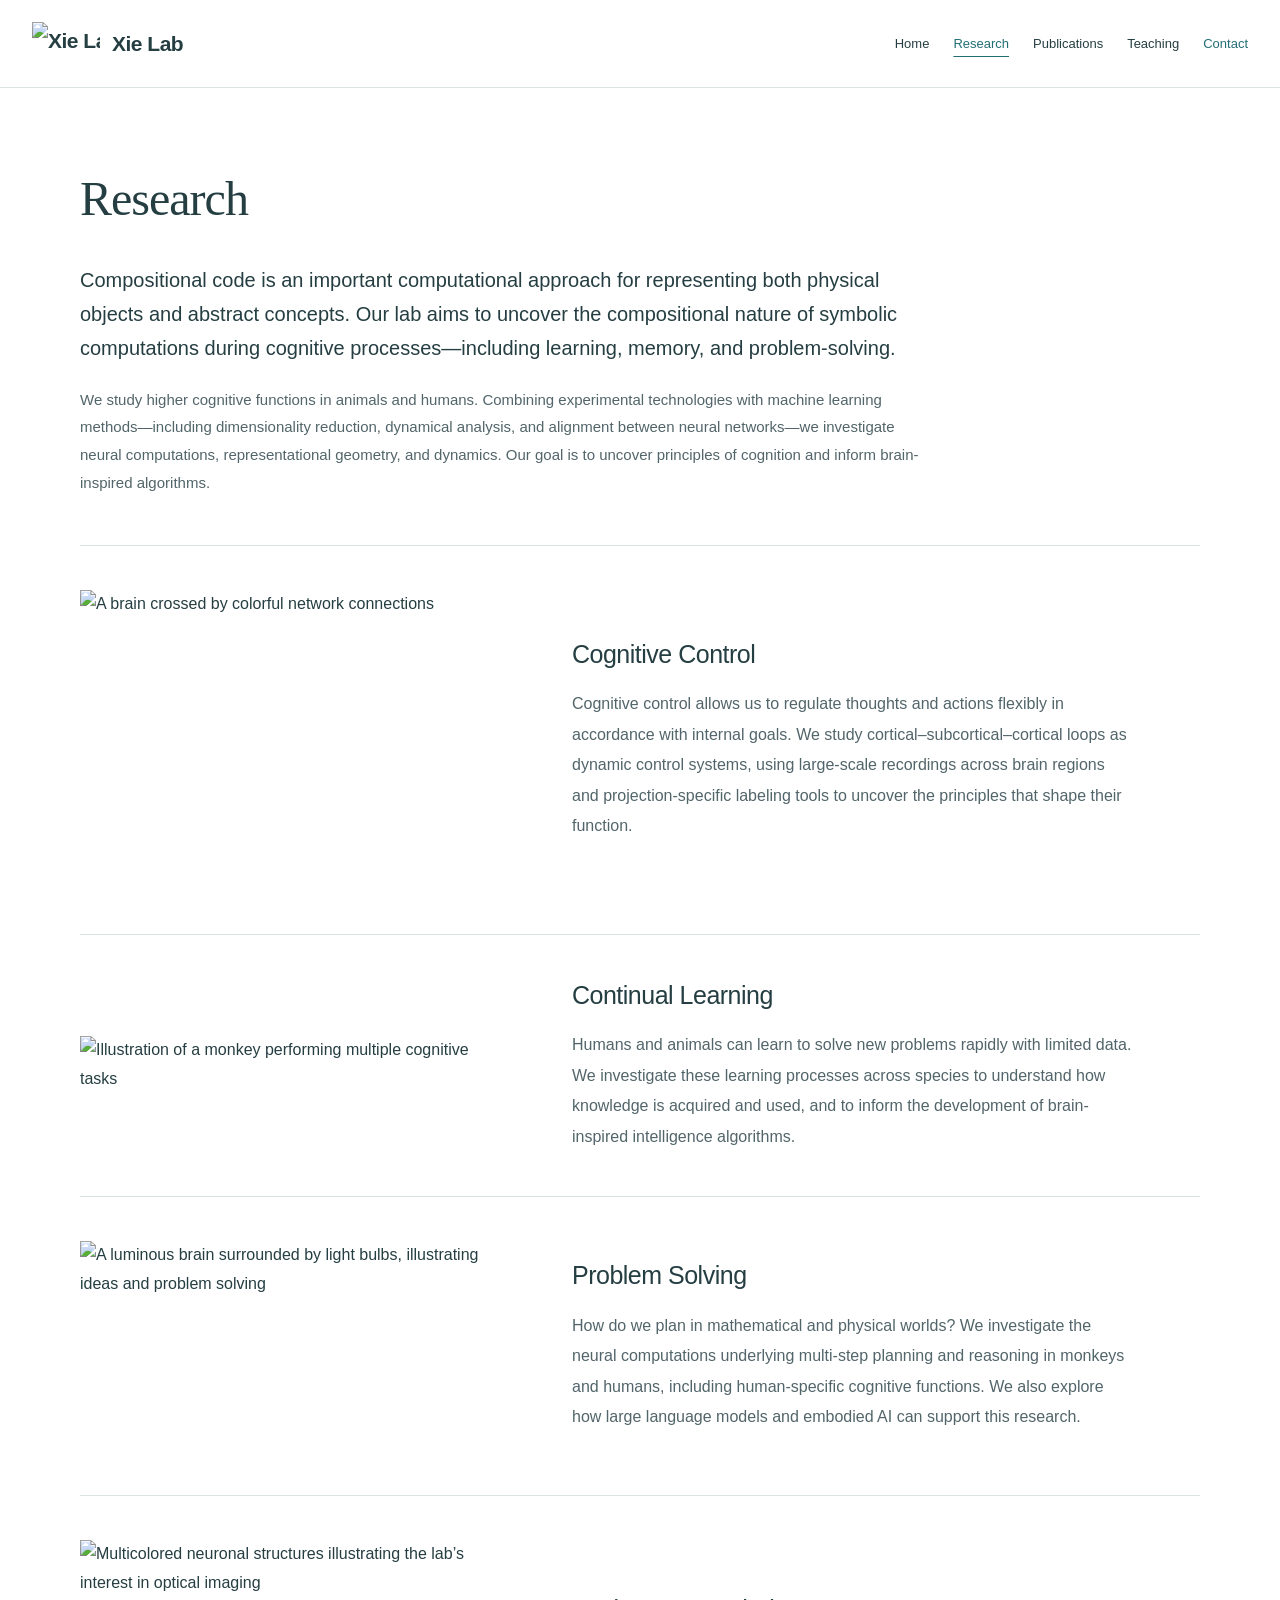
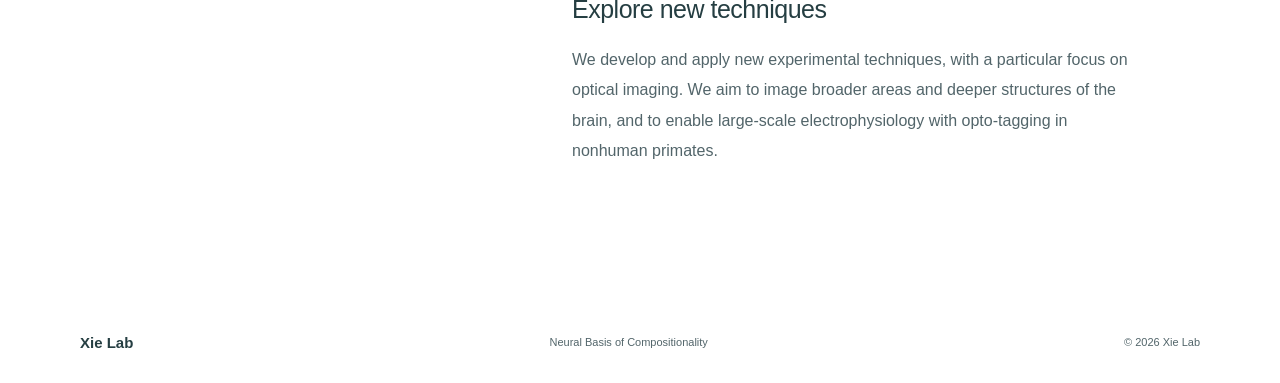
==== research.html @ e5c07c68 "Publish Xie Lab website" ====
<!doctype html>
<html lang="en">
<head>
<meta charset="utf-8"><meta name="viewport" content="width=device-width,initial-scale=1">
<meta name="description" content="Cognitive control, continual learning, problem solving, and new optical imaging techniques.">
<title>Research · Xie Lab</title>
<link rel="icon" href="assets/lab-logo.jpg"><link rel="stylesheet" href="styles.css?v=9">
</head>
<body>
<a class="skip" href="#main">Skip to content</a>
<header class="header"><a class="brand" href="index.html" aria-label="Xie Lab home"><img src="assets/lab-logo.jpg" alt="Xie Lab" width="105" height="57"><span>Xie Lab</span></a><button class="menu-toggle" aria-expanded="false" aria-controls="navigation">Menu</button><nav id="navigation" aria-label="Main navigation"><a href="index.html">Home</a><a href="research.html" aria-current="page">Research</a><a href="publications.html">Publications</a><a href="teaching.html">Teaching</a><a class="nav-contact" href="contact.html">Contact</a></nav></header>
<main id="main">
<section class="research-section" id="research"><div class="wrap section"><div class="section-heading"><h1 class="page-title">Research</h1></div><p class="research-intro">Compositional code is an important computational approach for representing both physical objects and abstract concepts. Our lab aims to uncover the compositional nature of symbolic computations during cognitive processes—including learning, memory, and problem-solving.</p><p class="research-methods">We study higher cognitive functions in animals and humans. Combining experimental technologies with machine learning methods—including dimensionality reduction, dynamical analysis, and alignment between neural networks—we investigate neural computations, representational geometry, and dynamics. Our goal is to uncover principles of cognition and inform brain-inspired algorithms.</p>
<div class="research-grid">
<article><div class="research-image"><img src="assets/cognitive-control.jpg" alt="A brain crossed by colorful network connections" width="600" height="600" loading="lazy"></div><div class="research-copy"><h2>Cognitive Control</h2><p>Cognitive control allows us to regulate thoughts and actions flexibly in accordance with internal goals. We study cortical–subcortical–cortical loops as dynamic control systems, using large-scale recordings across brain regions and projection-specific labeling tools to uncover the principles that shape their function.</p></div></article>
<article><div class="research-image"><img src="assets/multitask.png" alt="Illustration of a monkey performing multiple cognitive tasks" loading="lazy"></div><div class="research-copy"><h2>Continual Learning</h2><p>Humans and animals can learn to solve new problems rapidly with limited data. We investigate these learning processes across species to understand how knowledge is acquired and used, and to inform the development of brain-inspired intelligence algorithms.</p></div></article>
<article><div class="research-image"><img src="assets/problem-solving.jpg" alt="A luminous brain surrounded by light bulbs, illustrating ideas and problem solving" width="600" height="300" loading="lazy"></div><div class="research-copy"><h2>Problem Solving</h2><p>How do we plan in mathematical and physical worlds? We investigate the neural computations underlying multi-step planning and reasoning in monkeys and humans, including human-specific cognitive functions. We also explore how large language models and embodied AI can support this research.</p></div></article>
<article class="techniques-feature"><figure><img src="assets/neurons.jpg" alt="Multicolored neuronal structures illustrating the lab’s interest in optical imaging" width="1600" height="1067" loading="lazy"></figure><div><h2>Explore new techniques</h2><p>We develop and apply new experimental techniques, with a particular focus on optical imaging. We aim to image broader areas and deeper structures of the brain, and to enable large-scale electrophysiology with opto-tagging in nonhuman primates.</p></div></article></div></div></section>
</main>
<footer class="wrap"><a href="index.html">Xie Lab</a><span>Neural Basis of Compositionality</span><span>© 2026 Xie Lab</span></footer>
<script src="script.js?v=8"></script>
</body></html>
---- styles.css ----
:root{--ink:#253e42;--muted:#52656a;--teal:#236e75;--pale:#f3f7f7;--line:#dbe4e5;--white:#fff;--serif:Palatino,'Palatino Linotype','Book Antiqua',Georgia,serif;--sans:'Avenir Next',Avenir,'Segoe UI',sans-serif}
*{box-sizing:border-box}html{scroll-behavior:smooth;scroll-padding-top:100px}body{min-height:100vh;display:flex;flex-direction:column;margin:0;color:var(--ink);background:var(--white);font:16px/1.8 var(--sans);-webkit-font-smoothing:antialiased}a{color:inherit;text-underline-offset:5px;text-decoration-thickness:1px}a:hover{color:var(--teal)}button,input{font:inherit}button{cursor:pointer}button,a,input,summary{-webkit-tap-highlight-color:transparent}button:focus-visible,a:focus-visible,input:focus-visible{outline:3px solid #be8528;outline-offset:5px}img{display:block;max-width:100%;height:auto}figure,p,h1,h2,h3,h4{margin:0}p+p{margin-top:18px}.wrap{width:min(1120px,calc(100% - 112px));margin-inline:auto}.header{height:88px;padding:12px max(32px,calc((100vw - 1240px)/2));display:flex;align-items:center;justify-content:space-between;gap:30px;border-bottom:1px solid var(--line);background:#fffffff5;position:sticky;top:0;z-index:10;backdrop-filter:blur(12px)}.brand{display:flex;align-items:center;gap:12px;text-decoration:none;white-space:nowrap;font-size:21px;font-weight:600;letter-spacing:-.5px}.brand img{width:68px;height:44px;object-fit:contain}.header nav{display:flex;align-items:center;gap:24px;font-size:13px;font-weight:500}.header nav a{text-decoration:none;white-space:nowrap}.header nav a[aria-current]{color:var(--teal);text-decoration:underline;text-underline-offset:8px}.nav-contact{color:var(--teal)}.menu-toggle{display:none}
.hero{display:grid;grid-template-columns:.85fr 1.35fr;align-items:center;gap:85px;padding-block:76px 78px}.hero>*{min-width:0}.home-logo{padding:0 4px}.home-logo img{width:100%;height:auto}.affiliation{font-size:13px;line-height:1.6;color:var(--teal);margin-bottom:22px}.hero h1{font:400 clamp(36px,3.6vw,48px)/1.13 var(--serif);letter-spacing:-1.4px;max-width:600px}.home-intro{margin-top:28px;font-size:15px;line-height:1.85;color:var(--muted)}.home-intro p+p{margin-top:16px}.hero-actions{display:flex;align-items:center;gap:28px;margin-top:30px}.button{display:inline-flex;align-items:center;justify-content:center;text-decoration:none;background:var(--teal);color:white;padding:11px 19px;border-radius:3px;font-size:13px;font-weight:600;line-height:1.6}.button:hover{background:var(--ink);color:white}.text-link{font-size:13px;font-weight:600}.institute{display:flex;justify-content:space-between;gap:24px;padding-block:21px;border-block:1px solid var(--line);color:var(--muted);font-size:12px}.institute a{color:var(--teal)}
.section{padding-block:82px}.section-heading{display:flex;justify-content:space-between;align-items:baseline;gap:35px;margin-bottom:35px}h2{font:400 38px/1.2 var(--serif);letter-spacing:-.8px}.section-heading>p{font-size:14px;color:var(--muted);max-width:440px}.research-section{background:white}.research-intro{font-size:20px;line-height:1.7;max-width:860px;margin-bottom:21px}.research-methods{font-size:15px;line-height:1.85;color:var(--muted);max-width:860px;margin-bottom:48px}.research-grid{display:flex;flex-direction:column;gap:0}.research-grid>article{display:grid;grid-template-columns:420px 1fr;gap:72px;align-items:center;padding-block:44px;border-top:1px solid var(--line);min-width:0}.research-image,.techniques-feature figure{display:flex;align-items:center;justify-content:center;min-width:0}.research-image img{width:100%;height:auto;max-height:300px;object-fit:contain}.research-grid h2{font-size:25px;line-height:1.35;font-weight:500;letter-spacing:-.5px;margin-bottom:18px}.research-grid p{font-size:16px;line-height:1.9;color:var(--muted);max-width:560px}.techniques-feature img{width:100%;height:auto}.research-grid>article:last-child{padding-bottom:0}
.publication-controls{display:flex;justify-content:space-between;gap:22px;align-items:center;flex-wrap:wrap;margin-top:10px}.filters{display:flex;flex-wrap:wrap;gap:8px 20px}.filters button{padding:6px 0;border:0;border-bottom:2px solid transparent;background:none;color:var(--muted);font-size:13px;line-height:1.5}.filters button[aria-pressed=true]{color:var(--teal);border-bottom-color:var(--teal);font-weight:600}.search-label input{width:235px;min-width:0;border:1px solid var(--line);border-radius:3px;padding:9px 12px;font-size:12px;line-height:1.5;background:white;color:var(--ink)}.results-count{font-size:12px;color:var(--muted);margin-block:23px 5px}.publication{display:grid;grid-template-columns:68px minmax(0,1fr) 65px;gap:24px;border-bottom:1px solid var(--line);padding:26px 0}.pub-year{font:400 21px/1.5 var(--serif);color:var(--teal);padding-top:1px}.pub-type{display:block;font-size:11px;color:var(--muted);line-height:1.5;margin-bottom:8px}.pub-type.preprint{color:#855b31}.publication h2{font-size:17px;line-height:1.6;font-weight:500;max-width:850px}.publication h2 a{text-decoration:none}.publication h2 a:hover{text-decoration:underline}.publication p{font-size:12px;line-height:1.8;color:var(--muted);margin-top:9px}.publication p.journal{font-size:12px;color:var(--teal);margin-top:4px}.publication strong{font-weight:600;color:var(--ink)}.paper-link{align-self:center;justify-self:end;font-size:12px;white-space:nowrap}.verification-note{font-size:13px;margin-top:25px;color:var(--teal)}.empty-state{margin-block:25px;padding:25px;background:var(--pale);font-size:14px}
.teaching-section{background:var(--pale)}.teaching-grid{display:grid;grid-template-columns:.95fr 1.25fr;gap:65px;align-items:center}.course-code{color:var(--teal);font-size:12px;line-height:1.6;margin-bottom:13px}.teaching-grid h2{font-size:27px;line-height:1.4;font-weight:500;letter-spacing:-.5px;margin-bottom:18px}.teaching-grid p:not(.course-code){font-size:15px;color:var(--muted);line-height:1.85}.teaching-grid figure{margin:0}.teaching-grid img{width:100%;height:auto}.course-topics{font-size:14px;line-height:1.85;color:var(--muted);padding-left:20px;margin-block:20px 25px}.course-topics li+li{margin-top:5px}.reading-section{display:flex;align-items:center;justify-content:space-between;gap:40px;padding-block:56px}.reading-section h2{font-size:30px}.reading-section p{font-size:14px;color:var(--muted);margin-top:12px}.reading-section .button{white-space:nowrap;background:white;color:var(--teal);border:1px solid var(--teal)}.reading-section .button:hover{background:var(--pale)}
.contact-section{background:var(--pale)}.contact-intro{font-size:18px;line-height:1.8;max-width:730px;color:var(--muted)}.openings{display:grid;grid-template-columns:repeat(3,minmax(0,1fr));gap:42px;margin-top:40px}.openings article{border-top:2px solid #97b6ba;padding-top:22px;display:flex;flex-direction:column}.openings h2{font-size:20px;line-height:1.4;font-weight:500;letter-spacing:-.3px;margin-bottom:15px}.openings p{font-size:14px;line-height:1.9;color:var(--muted);flex:1}.openings a{display:block;font-size:12px;font-weight:500;color:var(--teal);margin-top:22px}.contact-details{display:grid;grid-template-columns:1fr 1fr;gap:65px;border-top:1px solid var(--line);margin-top:50px;padding-top:35px}.contact-details p{font-size:12px;color:var(--muted);margin-bottom:8px}.email{font-size:25px;text-decoration:none;line-height:1.4;letter-spacing:-.5px}.contact-details p.application-note{font-size:12px;margin-top:12px}.contact-details address{font-style:normal;font-size:13px;line-height:1.9;color:var(--muted)}footer{display:flex;justify-content:space-between;align-items:center;gap:20px;font-size:11px;color:var(--muted);padding-block:27px}footer a{font-size:15px;font-weight:600;text-decoration:none;color:var(--ink)}
.syllabus{max-width:960px;padding-block:42px 80px}.course-heading{padding-block:36px}.course-heading h1{font:400 clamp(34px,4vw,48px)/1.2 var(--serif);letter-spacing:-1px;margin-bottom:22px}.course-heading p{color:var(--muted);font-size:15px}.course-heading .course-notice{display:inline-block;border-left:3px solid var(--teal);padding:12px 18px;background:var(--pale);font-size:13px}.course-banner{width:100%;height:auto;max-height:420px;object-fit:contain;margin-block:0 35px}.course-jump{display:flex;flex-wrap:wrap;gap:12px 25px;font-size:12px;padding:23px 0;border-block:1px solid var(--line)}.syllabus-section{padding-top:42px}.syllabus-section h2{font-size:29px;margin-bottom:22px}.syllabus-section p,.syllabus-section li{font-size:15px;line-height:1.85;color:var(--muted)}.syllabus-section li+li{margin-top:10px}.syllabus-section ul{padding-left:22px}.schedule-scroll{overflow-x:auto}table{width:100%;border-collapse:collapse;font-size:14px;text-align:left}caption{text-align:left;font-size:13px;color:var(--muted);margin-bottom:15px}th,td{padding:13px 16px;border-bottom:1px solid var(--line);vertical-align:top}thead{background:var(--pale)}tbody th{white-space:nowrap;font-weight:500;color:var(--teal)}
[hidden]{display:none!important}.sr-only{position:absolute;width:1px;height:1px;padding:0;overflow:hidden;clip:rect(0,0,0,0);white-space:nowrap}.skip{position:fixed;top:-100px;left:20px;background:white;padding:10px;z-index:20}.skip:focus{top:8px}
@media(max-width:1100px){.header{padding-inline:24px;gap:20px}.header nav{gap:17px;font-size:12px}.brand span{display:none}.wrap{width:calc(100% - 80px)}.hero{gap:50px;grid-template-columns:.8fr 1.3fr}.research-grid>article{grid-template-columns:36% 1fr;gap:55px}.teaching-grid{gap:40px}.openings{gap:28px}}
@media(max-width:800px){html{scroll-padding-top:88px}.header{height:74px;padding:10px 22px}.brand span{display:block}.brand img{width:61px;height:40px}.menu-toggle{display:block;background:white;color:var(--ink);border:1px solid var(--line);border-radius:3px;font-size:13px;padding:6px 13px}.header nav{display:none;position:absolute;top:100%;left:0;right:0;background:white;border-bottom:1px solid var(--line);padding:20px 25px;font-size:15px}.header nav.is-open{display:flex;flex-direction:column;align-items:flex-start;gap:15px}.wrap{width:calc(100% - 44px)}.hero{grid-template-columns:1fr;gap:30px;padding-block:38px 43px}.home-logo{width:260px;max-width:80%;margin:auto}.hero h1{font-size:38px;letter-spacing:-1px;max-width:540px}.affiliation{font-size:12px;margin-bottom:16px}.home-intro{font-size:15px;line-height:1.85;margin-top:24px}.hero-actions{gap:24px;margin-top:26px}.institute{flex-direction:column;gap:5px;font-size:11px;padding-block:16px}.section{padding-block:52px}.section-heading{display:block;margin-bottom:27px}h2{font-size:33px}.section-heading>p{font-size:13px;margin-top:12px}.research-intro{font-size:18px;line-height:1.7;margin-bottom:20px}.research-methods{font-size:14px;margin-bottom:32px}.research-grid>article{grid-template-columns:1fr;gap:25px;padding-block:33px}.research-image{max-width:460px;width:100%;margin:auto}.research-image img{max-height:280px}.research-grid h2{font-size:24px;margin-bottom:14px}.research-grid p{font-size:15px;line-height:1.85;max-width:none}.techniques-feature figure{max-width:460px;margin:auto}.publication-controls{gap:18px;display:block}.filters{gap:10px 18px}.filters button{font-size:12px}.search-label{display:block;margin-top:18px}.search-label input{width:100%;font-size:13px}.publication{grid-template-columns:45px minmax(0,1fr);gap:7px 15px;padding-block:22px}.pub-year{font-size:18px}.pub-type{font-size:10px;margin-bottom:6px}.publication h2{font-size:16px;line-height:1.6}.publication p{font-size:12px}.paper-link{grid-column:2;justify-self:start;font-size:11px;margin-top:5px}.results-count{margin-top:19px}.teaching-grid{grid-template-columns:1fr;gap:30px}.teaching-grid h2{font-size:25px}.teaching-grid figure{grid-row:1}.teaching-grid p:not(.course-code){font-size:15px}.reading-section{display:block;padding-block:40px}.reading-section h2{font-size:29px}.reading-section .button{margin-top:22px}.contact-intro{font-size:17px}.openings{grid-template-columns:1fr;gap:30px;margin-top:30px}.openings article{padding-top:20px}.openings h2{font-size:21px;margin-bottom:12px}.openings p{font-size:15px}.openings a{font-size:13px;margin-top:17px}.contact-details{grid-template-columns:1fr;gap:25px;margin-top:38px;padding-top:30px}.email{font-size:23px}.contact-details address{font-size:13px}footer{flex-wrap:wrap;gap:12px;padding-block:22px}footer span:nth-child(2){display:none}.syllabus{padding-top:28px}.course-heading{padding-block:27px}.course-heading h1{font-size:35px}.course-heading p{font-size:14px}.course-jump{gap:10px 20px}.syllabus-section h2{font-size:27px}th,td{padding:12px 9px;font-size:13px}}
@media(prefers-reduced-motion:reduce){html{scroll-behavior:auto}}
/* Local reading library */
.reading-section{display:block}.reading-section .section-heading{margin-bottom:20px}.reading-preview-intro{max-width:720px}.reading-preview-grid{display:grid;grid-template-columns:repeat(4,minmax(0,1fr));gap:28px;margin-top:32px}.reading-preview-grid article{border-top:1px solid var(--line);padding-top:18px}.reading-preview-label{font-size:12px!important;margin:0 0 12px!important;line-height:1.6}.reading-preview-grid h3{font-size:17px;font-weight:500;line-height:1.6;margin-top:9px}.reading-preview-grid h3 a{text-decoration:none}.reading-preview-grid h3 a:hover{text-decoration:underline}.reading-preview-topics{display:flex;flex-wrap:wrap;gap:12px 24px;font-size:13px;margin-top:30px}.required-label{display:inline-block;background:#e9f3f1;color:#256559;font-size:10px;font-weight:600;line-height:1.6;padding:2px 8px;border-radius:3px}.readings-page{padding-block:46px 80px}.readings-heading{max-width:750px;margin-bottom:44px}.readings-heading h1{font:400 48px/1.2 var(--serif);letter-spacing:-1px;margin:27px 0 22px}.readings-heading>p{font-size:17px;line-height:1.85;color:var(--muted)}.readings-layout{display:grid;grid-template-columns:230px minmax(0,1fr);gap:65px;align-items:start}.readings-sidebar{position:sticky;top:115px}.reading-filters{display:flex;flex-direction:column;gap:4px}.reading-filters button{display:flex;justify-content:space-between;gap:10px;text-align:left;line-height:1.6;padding:9px 12px;border:0;border-left:2px solid transparent;background:none;color:var(--muted);font-size:13px}.reading-filters button span{font-size:11px;color:var(--muted)}.reading-filters button[aria-pressed=true]{border-left-color:var(--teal);background:var(--pale);color:var(--teal);font-weight:600}.reading-help{font-size:12px;line-height:1.8;color:var(--muted);margin:24px 12px}.reading-search label{display:block;font-size:13px;font-weight:500;margin-bottom:9px}.reading-search input{width:100%;border:1px solid var(--line);border-radius:3px;padding:12px 15px;font-size:14px;color:var(--ink);background:white}.reading-search>p{font-size:12px;color:var(--muted);margin:17px 0}.reading-entry{border-top:1px solid var(--line);padding:24px 0}.reading-entry-top{display:flex;align-items:center;gap:12px;font-size:11px;color:var(--muted);margin-bottom:9px}.reading-entry h2{font:500 18px/1.6 var(--sans);letter-spacing:0;max-width:730px}.reading-entry h2 a{text-decoration:none}.reading-entry h2 a:hover{text-decoration:underline}.reading-entry p.reading-meta{font-size:12px;color:var(--muted);margin-top:10px;line-height:1.8}.reading-entry p.reading-note{font-size:13px;line-height:1.8;color:var(--ink);margin-top:10px}.reading-entry p.reading-tags{font-size:11px;color:var(--teal);margin-top:10px}.reading-topic-note{padding:20px;background:var(--pale);margin-bottom:24px}.reading-topic-note h2{font:500 16px/1.5 var(--sans);letter-spacing:0}.reading-topic-note p{font-size:13px;color:var(--muted);margin-top:10px}.reading-source-note{font-size:12px;color:var(--muted);border-top:1px solid var(--line);padding-top:22px;margin-top:20px}
@media(max-width:1000px){.readings-layout{grid-template-columns:205px minmax(0,1fr);gap:36px}.reading-preview-grid{grid-template-columns:repeat(2,minmax(0,1fr));gap:24px}}
@media(max-width:800px){.readings-page{padding-block:28px 50px}.readings-heading h1{font-size:36px;margin-block:24px 18px}.readings-heading>p{font-size:15px}.readings-heading{margin-bottom:28px}.readings-layout{display:block}.readings-sidebar{position:static;margin-bottom:25px}.reading-filters{flex-direction:row;flex-wrap:wrap;gap:7px}.reading-filters button{border:1px solid var(--line);border-radius:3px;font-size:12px;padding:6px 9px;gap:9px}.reading-filters button[aria-pressed=true]{border-color:var(--teal)}.reading-help{margin:14px 0 0;font-size:11px}.reading-search input{font-size:16px}.reading-entry h2{font-size:17px}.reading-entry{padding-block:22px}.reading-preview-grid{gap:25px 22px}.reading-preview-grid h3{font-size:15px}.reading-preview-grid article{min-width:0}.reading-section .section-heading .text-link{display:inline-block;margin-top:15px}.reading-preview-topics{font-size:12px;gap:10px 19px}}
.reading-preview-grid article{position:relative}.reading-preview-grid .required-label{position:absolute;top:18px;right:0;font-size:9px}.reading-preview-grid article:has(.required-label) .reading-preview-label{padding-right:65px}

.openings p .preparation-link{display:inline;margin:0;font:inherit;color:var(--teal)}.reading-preview-grid .required-label{position:static;margin-bottom:3px}.reading-preview-grid article:has(.required-label) .reading-preview-label{padding-right:0}

/* Shared layout for independent pages. */
main{flex:1}.header{flex-shrink:0}.tinted-page{background:var(--pale)}
.page-title{font:400 48px/1.2 var(--serif);letter-spacing:-1px}
.research-grid h2,.publication h2,.teaching-grid h2,.openings h2{font-family:var(--sans)}
.publication h2{letter-spacing:0}
@media(max-width:800px){.page-title{font-size:36px}}

/* Contact and its reading-library subpage share a local navigation. */
.contact-subnav{display:flex;gap:30px;align-items:center;border-bottom:1px solid var(--line);padding-top:30px;font-size:14px}
.contact-subnav a{padding:12px 0;text-decoration:none;border-bottom:2px solid transparent;margin-bottom:-1px}
.contact-subnav a[aria-current="page"]{color:var(--teal);border-bottom-color:var(--teal);font-weight:600}
.contact-page .section{padding-top:42px}
.readings-page{padding-top:0}.readings-heading h1{margin-top:42px}
@media(max-width:800px){.contact-subnav{padding-top:16px;gap:24px;font-size:13px}.contact-page .section{padding-top:32px}.readings-heading h1{margin-top:32px}}

/* DOI references and the local reference importer. */
.reading-doi{font-size:12px;line-height:1.7;color:var(--teal);margin-top:10px;overflow-wrap:anywhere}.reading-doi-note{font-size:12px;color:var(--muted);margin-top:10px}
.import-tools{border:1px solid var(--line);border-radius:3px;margin:0 0 38px;background:var(--pale)}.import-tools summary{cursor:pointer;padding:17px 22px;font-size:15px;font-weight:600}.import-tools summary span{font-size:12px;font-weight:400;color:var(--muted);margin-left:16px}.import-body{padding:0 24px 24px}.import-body>p,.import-export>p,#import-review>p{font-size:13px;color:var(--muted);line-height:1.8}.import-body label{display:block;font-size:13px;font-weight:500;margin:20px 0 8px}.import-body textarea{font:14px/1.7 var(--sans);color:var(--ink);background:white;border:1px solid var(--line);border-radius:3px;width:100%;min-height:130px;resize:vertical;padding:12px}.import-body input[type=file]{font:13px var(--sans);max-width:100%}.import-file-label span{font-weight:400;color:var(--muted)}.import-body .import-help{font-size:12px;margin-top:18px;max-width:850px}.import-actions{display:flex;align-items:center;gap:12px;flex-wrap:wrap;margin-top:20px}.import-actions .button,#save-imports{border:1px solid var(--teal)}.secondary-button{background:white;border:1px solid var(--line);border-radius:3px;padding:10px 16px;color:var(--teal);font-size:13px;line-height:1.6}.secondary-button:hover{border-color:var(--teal)}button:disabled{opacity:.55;cursor:wait}.import-status{overflow-wrap:anywhere;margin-top:18px!important}.import-status:empty{display:none}#import-review{margin-top:26px}#import-review>h2{font:500 23px/1.4 var(--sans);letter-spacing:0}.import-preview-row{border-top:1px solid var(--line);margin-top:22px;padding:0 0 20px}.import-body .import-check{display:flex;align-items:baseline;gap:12px;font-size:15px}.import-check input{flex-shrink:0}.import-preview-row>p{font-size:12px;margin-top:8px}.import-body .import-topic{font-size:12px;margin-top:14px}.import-preview-row select,.reading-local-actions select{font:13px var(--sans);padding:8px 10px;color:var(--ink);background:white;border:1px solid var(--line);max-width:100%;border-radius:3px}.import-warning{color:#855b31}.import-reason{color:var(--muted)}.import-export{border-top:1px solid var(--line);padding-top:20px;margin-top:25px}.reading-local-actions{display:flex;gap:15px;align-items:center;flex-wrap:wrap;margin-top:16px;font-size:12px}.reading-local-actions button{border:0;background:none;padding:4px 0;color:var(--muted);font-size:12px;text-decoration:underline}.reading-local-actions label{display:flex;align-items:center;gap:8px}
textarea:focus-visible,select:focus-visible,summary:focus-visible{outline:3px solid #be8528;outline-offset:4px}
@media(max-width:800px){.import-tools{margin-bottom:28px}.import-tools summary{padding:15px}.import-tools summary span{display:block;margin:3px 0 0 17px}.import-body{padding:0 16px 20px}.import-body textarea{font-size:16px}.import-actions{align-items:stretch;flex-direction:column}.import-body select{width:100%;font-size:16px}.import-check{align-items:flex-start!important}.reading-local-actions{align-items:flex-start;flex-direction:column}.reading-doi{font-size:11px}}

/* A short starting path, with the same emphasis retained in topic filters. */
.foundations-intro{padding:26px 0 30px;margin:-10px 0 30px;border-top:2px solid #a5bdbb;border-bottom:1px solid var(--line)}.foundations-heading{display:flex;align-items:center;justify-content:space-between;gap:20px;margin-bottom:16px}.foundations-eyebrow{font-size:10px;letter-spacing:1.8px;color:var(--teal);margin-bottom:8px}.foundations-heading h2{font:400 29px/1.25 var(--serif);letter-spacing:-.5px}.foundations-heading a{white-space:nowrap}.foundations-intro>p{font-size:14px;color:var(--muted);max-width:820px}.foundations-path{display:grid;grid-template-columns:repeat(3,minmax(0,1fr));gap:30px;margin-top:24px}.foundations-path h3{font-size:14px;font-weight:600;margin-bottom:7px}.foundations-path p{font-size:12px;line-height:1.8;color:var(--muted)}.reading-entry.is-foundational{border-left:3px solid #b69350;background:#faf9f4;padding:24px;margin:0 0 14px}.foundation-badge{display:inline-block;padding:2px 8px;border-radius:3px;background:#eee6d3;color:#71571e;font-size:10px;font-weight:600}.reading-entry-top{flex-wrap:wrap}.foundation-focus{font-size:12px;font-weight:600;color:var(--teal);margin-top:12px}.reading-entry.is-foundational p.reading-note{padding-top:10px;border-top:1px solid #e7e3d8}.reading-filters button[data-reading-filter=foundations]{color:#71571e}.reading-filters button[data-reading-filter=foundations][aria-pressed=true]{background:#faf9f4;border-color:#b69350}
@media(max-width:800px){.foundations-heading{align-items:flex-start;flex-direction:column;gap:14px}.foundations-heading h2{font-size:27px}.foundations-intro>p{font-size:13px}.foundations-path{grid-template-columns:1fr;gap:18px}.foundations-path p{font-size:13px}.reading-entry.is-foundational{padding:20px 17px}.foundations-intro{margin-top:0;padding-top:22px}}
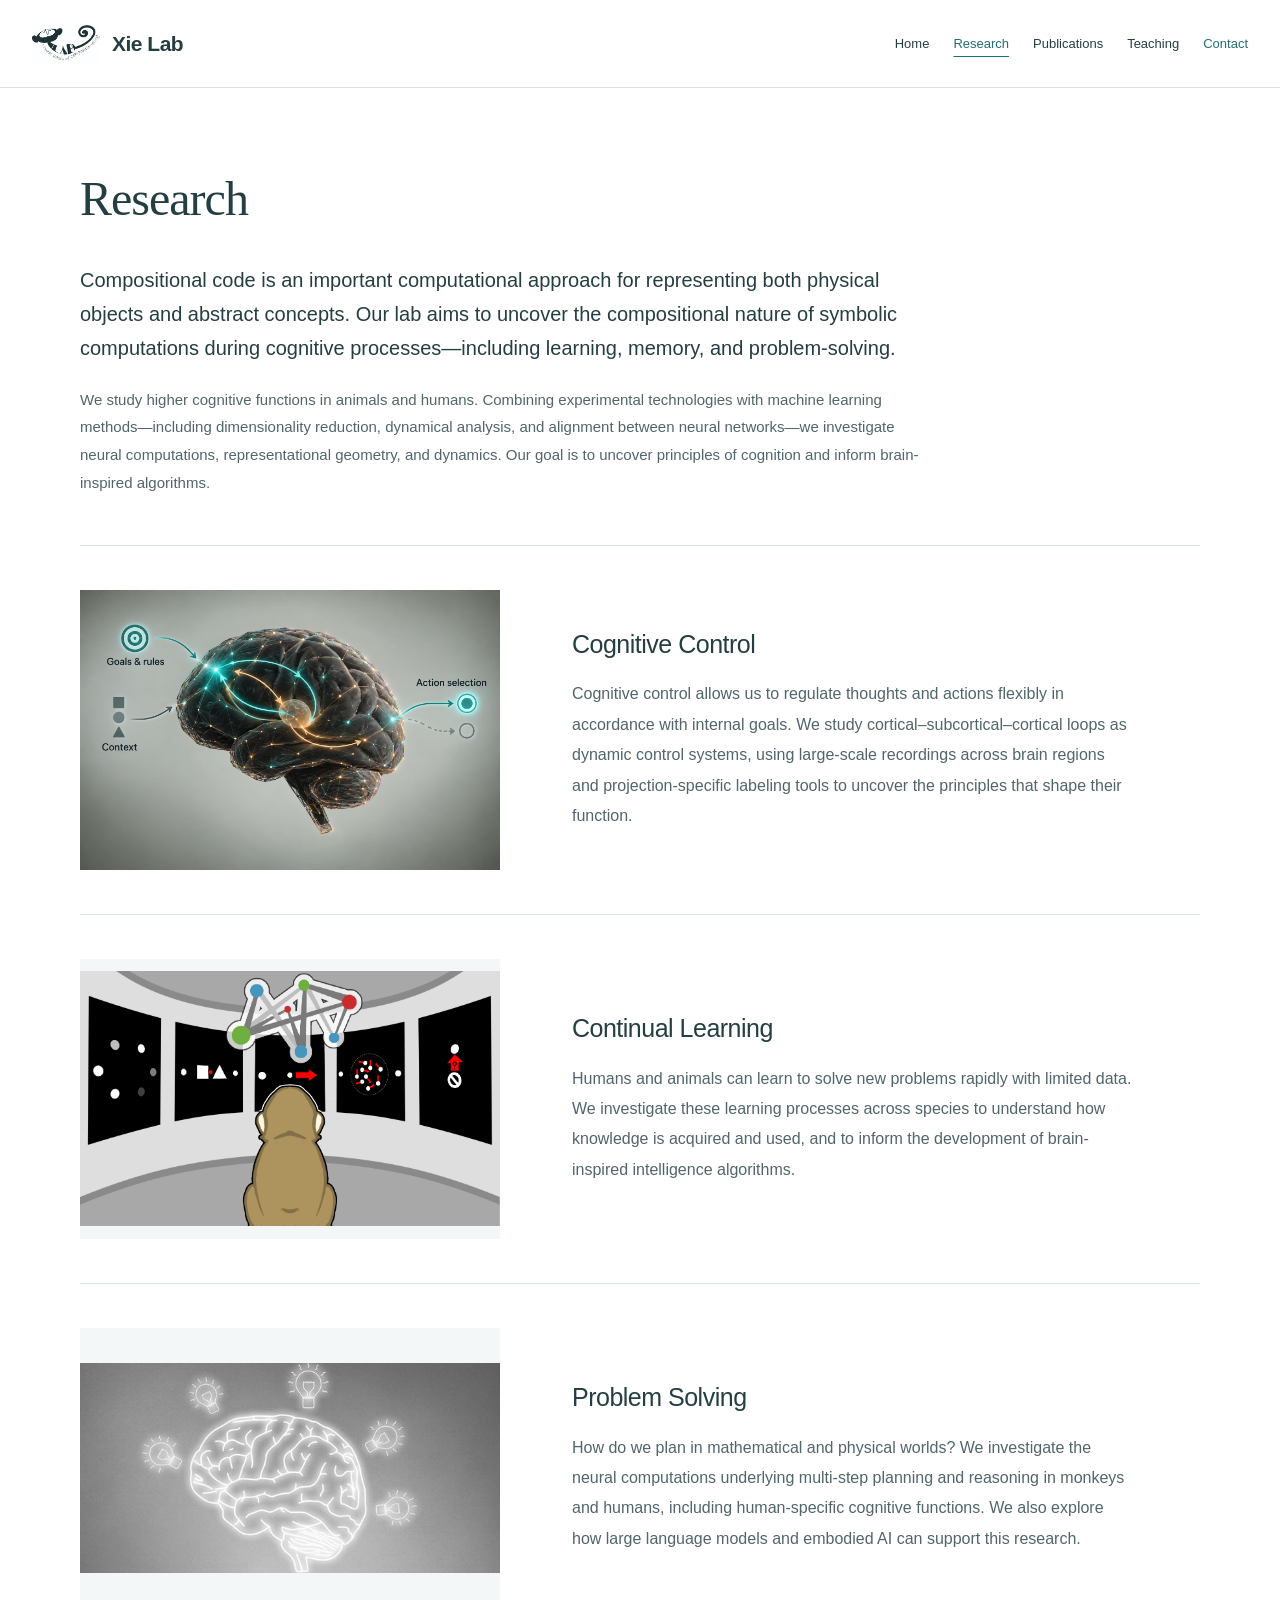
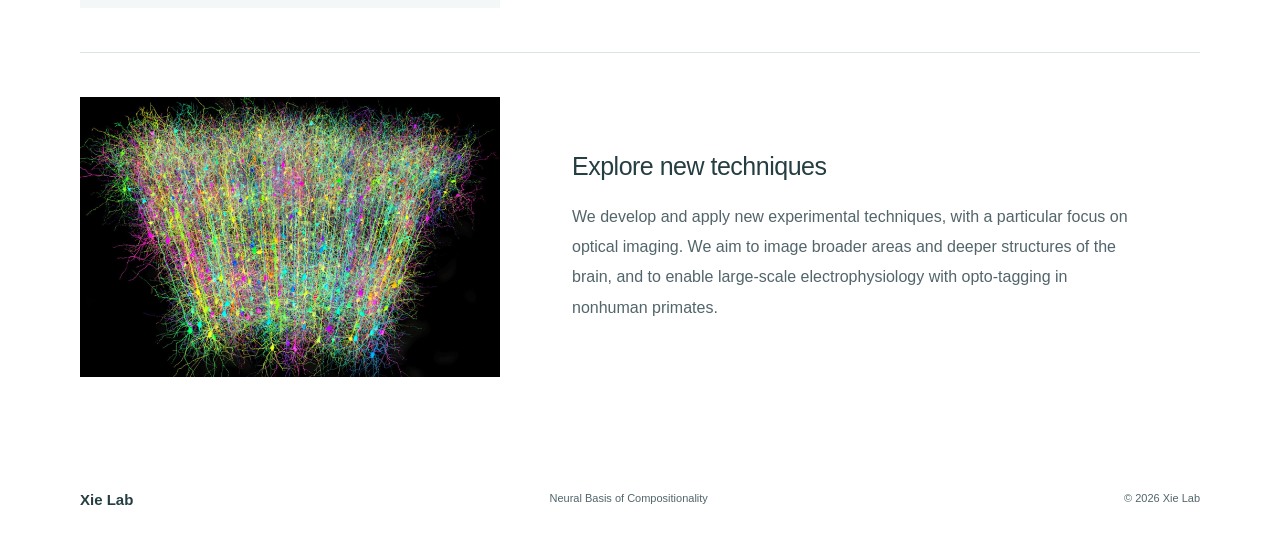
==== commit e9b2e571: "Unify research illustration sizes and clarify cognitive control concept" ====
--- a/research.html
+++ b/research.html
@@ -4,7 +4,7 @@
 <meta charset="utf-8"><meta name="viewport" content="width=device-width,initial-scale=1">
 <meta name="description" content="Cognitive control, continual learning, problem solving, and new optical imaging techniques.">
 <title>Research · Xie Lab</title>
-<link rel="icon" href="assets/lab-logo.jpg"><link rel="stylesheet" href="styles.css?v=9">
+<link rel="icon" href="assets/lab-logo.jpg"><link rel="stylesheet" href="styles.css?v=15">
 </head>
 <body>
 <a class="skip" href="#main">Skip to content</a>
@@ -12,10 +12,10 @@
 <main id="main">
 <section class="research-section" id="research"><div class="wrap section"><div class="section-heading"><h1 class="page-title">Research</h1></div><p class="research-intro">Compositional code is an important computational approach for representing both physical objects and abstract concepts. Our lab aims to uncover the compositional nature of symbolic computations during cognitive processes—including learning, memory, and problem-solving.</p><p class="research-methods">We study higher cognitive functions in animals and humans. Combining experimental technologies with machine learning methods—including dimensionality reduction, dynamical analysis, and alignment between neural networks—we investigate neural computations, representational geometry, and dynamics. Our goal is to uncover principles of cognition and inform brain-inspired algorithms.</p>
 <div class="research-grid">
-<article><div class="research-image"><img src="assets/cognitive-control.jpg" alt="A brain crossed by colorful network connections" width="600" height="600" loading="lazy"></div><div class="research-copy"><h2>Cognitive Control</h2><p>Cognitive control allows us to regulate thoughts and actions flexibly in accordance with internal goals. We study cortical–subcortical–cortical loops as dynamic control systems, using large-scale recordings across brain regions and projection-specific labeling tools to uncover the principles that shape their function.</p></div></article>
-<article><div class="research-image"><img src="assets/multitask.png" alt="Illustration of a monkey performing multiple cognitive tasks" loading="lazy"></div><div class="research-copy"><h2>Continual Learning</h2><p>Humans and animals can learn to solve new problems rapidly with limited data. We investigate these learning processes across species to understand how knowledge is acquired and used, and to inform the development of brain-inspired intelligence algorithms.</p></div></article>
+<article><div class="research-image"><img src="assets/cognitive-control-v2.png" alt="Conceptual illustration of goals and context guiding action selection through recurrent brain networks" width="1536" height="1024" loading="lazy"></div><div class="research-copy"><h2>Cognitive Control</h2><p>Cognitive control allows us to regulate thoughts and actions flexibly in accordance with internal goals. We study cortical–subcortical–cortical loops as dynamic control systems, using large-scale recordings across brain regions and projection-specific labeling tools to uncover the principles that shape their function.</p></div></article>
+<article><div class="research-image"><img src="assets/multitask.png" alt="Illustration of a monkey performing multiple cognitive tasks" width="2587" height="1568" loading="lazy"></div><div class="research-copy"><h2>Continual Learning</h2><p>Humans and animals can learn to solve new problems rapidly with limited data. We investigate these learning processes across species to understand how knowledge is acquired and used, and to inform the development of brain-inspired intelligence algorithms.</p></div></article>
 <article><div class="research-image"><img src="assets/problem-solving.jpg" alt="A luminous brain surrounded by light bulbs, illustrating ideas and problem solving" width="600" height="300" loading="lazy"></div><div class="research-copy"><h2>Problem Solving</h2><p>How do we plan in mathematical and physical worlds? We investigate the neural computations underlying multi-step planning and reasoning in monkeys and humans, including human-specific cognitive functions. We also explore how large language models and embodied AI can support this research.</p></div></article>
-<article class="techniques-feature"><figure><img src="assets/neurons.jpg" alt="Multicolored neuronal structures illustrating the lab’s interest in optical imaging" width="1600" height="1067" loading="lazy"></figure><div><h2>Explore new techniques</h2><p>We develop and apply new experimental techniques, with a particular focus on optical imaging. We aim to image broader areas and deeper structures of the brain, and to enable large-scale electrophysiology with opto-tagging in nonhuman primates.</p></div></article></div></div></section>
+<article class="techniques-feature"><figure class="research-image"><img src="assets/neurons.jpg" alt="Multicolored neuronal structures illustrating the lab’s interest in optical imaging" width="1600" height="1067" loading="lazy"></figure><div class="research-copy"><h2>Explore new techniques</h2><p>We develop and apply new experimental techniques, with a particular focus on optical imaging. We aim to image broader areas and deeper structures of the brain, and to enable large-scale electrophysiology with opto-tagging in nonhuman primates.</p></div></article></div></div></section>
 </main>
 <footer class="wrap"><a href="index.html">Xie Lab</a><span>Neural Basis of Compositionality</span><span>© 2026 Xie Lab</span></footer>
 <script src="script.js?v=8"></script>
--- a/styles.css
+++ b/styles.css
@@ -1,14 +1,14 @@
 :root{--ink:#253e42;--muted:#52656a;--teal:#236e75;--pale:#f3f7f7;--line:#dbe4e5;--white:#fff;--serif:Palatino,'Palatino Linotype','Book Antiqua',Georgia,serif;--sans:'Avenir Next',Avenir,'Segoe UI',sans-serif}
 *{box-sizing:border-box}html{scroll-behavior:smooth;scroll-padding-top:100px}body{min-height:100vh;display:flex;flex-direction:column;margin:0;color:var(--ink);background:var(--white);font:16px/1.8 var(--sans);-webkit-font-smoothing:antialiased}a{color:inherit;text-underline-offset:5px;text-decoration-thickness:1px}a:hover{color:var(--teal)}button,input{font:inherit}button{cursor:pointer}button,a,input,summary{-webkit-tap-highlight-color:transparent}button:focus-visible,a:focus-visible,input:focus-visible{outline:3px solid #be8528;outline-offset:5px}img{display:block;max-width:100%;height:auto}figure,p,h1,h2,h3,h4{margin:0}p+p{margin-top:18px}.wrap{width:min(1120px,calc(100% - 112px));margin-inline:auto}.header{height:88px;padding:12px max(32px,calc((100vw - 1240px)/2));display:flex;align-items:center;justify-content:space-between;gap:30px;border-bottom:1px solid var(--line);background:#fffffff5;position:sticky;top:0;z-index:10;backdrop-filter:blur(12px)}.brand{display:flex;align-items:center;gap:12px;text-decoration:none;white-space:nowrap;font-size:21px;font-weight:600;letter-spacing:-.5px}.brand img{width:68px;height:44px;object-fit:contain}.header nav{display:flex;align-items:center;gap:24px;font-size:13px;font-weight:500}.header nav a{text-decoration:none;white-space:nowrap}.header nav a[aria-current]{color:var(--teal);text-decoration:underline;text-underline-offset:8px}.nav-contact{color:var(--teal)}.menu-toggle{display:none}
-.hero{display:grid;grid-template-columns:.85fr 1.35fr;align-items:center;gap:85px;padding-block:76px 78px}.hero>*{min-width:0}.home-logo{padding:0 4px}.home-logo img{width:100%;height:auto}.affiliation{font-size:13px;line-height:1.6;color:var(--teal);margin-bottom:22px}.hero h1{font:400 clamp(36px,3.6vw,48px)/1.13 var(--serif);letter-spacing:-1.4px;max-width:600px}.home-intro{margin-top:28px;font-size:15px;line-height:1.85;color:var(--muted)}.home-intro p+p{margin-top:16px}.hero-actions{display:flex;align-items:center;gap:28px;margin-top:30px}.button{display:inline-flex;align-items:center;justify-content:center;text-decoration:none;background:var(--teal);color:white;padding:11px 19px;border-radius:3px;font-size:13px;font-weight:600;line-height:1.6}.button:hover{background:var(--ink);color:white}.text-link{font-size:13px;font-weight:600}.institute{display:flex;justify-content:space-between;gap:24px;padding-block:21px;border-block:1px solid var(--line);color:var(--muted);font-size:12px}.institute a{color:var(--teal)}
-.section{padding-block:82px}.section-heading{display:flex;justify-content:space-between;align-items:baseline;gap:35px;margin-bottom:35px}h2{font:400 38px/1.2 var(--serif);letter-spacing:-.8px}.section-heading>p{font-size:14px;color:var(--muted);max-width:440px}.research-section{background:white}.research-intro{font-size:20px;line-height:1.7;max-width:860px;margin-bottom:21px}.research-methods{font-size:15px;line-height:1.85;color:var(--muted);max-width:860px;margin-bottom:48px}.research-grid{display:flex;flex-direction:column;gap:0}.research-grid>article{display:grid;grid-template-columns:420px 1fr;gap:72px;align-items:center;padding-block:44px;border-top:1px solid var(--line);min-width:0}.research-image,.techniques-feature figure{display:flex;align-items:center;justify-content:center;min-width:0}.research-image img{width:100%;height:auto;max-height:300px;object-fit:contain}.research-grid h2{font-size:25px;line-height:1.35;font-weight:500;letter-spacing:-.5px;margin-bottom:18px}.research-grid p{font-size:16px;line-height:1.9;color:var(--muted);max-width:560px}.techniques-feature img{width:100%;height:auto}.research-grid>article:last-child{padding-bottom:0}
+.hero{display:grid;grid-template-columns:.85fr 1.35fr;align-items:center;gap:85px;padding-block:76px 78px}.hero>*{min-width:0}.home-logo{padding:0 4px}.home-logo img{width:100%;height:auto}.affiliation{font-size:13px;line-height:1.6;color:var(--teal);margin-bottom:22px}.hero h1{font:400 clamp(36px,3.6vw,48px)/1.13 var(--serif);letter-spacing:-1.4px;max-width:600px}.home-intro{margin-top:28px;font-size:15px;line-height:1.85;color:var(--muted)}.home-intro .intro-name{font:600 19px/1.4 var(--sans);letter-spacing:0;color:var(--ink);margin-bottom:12px}.home-intro p+p{margin-top:16px}.hero-actions{display:flex;align-items:center;gap:28px;margin-top:30px}.button{display:inline-flex;align-items:center;justify-content:center;text-decoration:none;background:var(--teal);color:white;padding:11px 19px;border-radius:3px;font-size:13px;font-weight:600;line-height:1.6}.button:hover{background:var(--ink);color:white}.text-link{font-size:13px;font-weight:600}.institute{display:flex;justify-content:space-between;gap:24px;padding-block:21px;border-block:1px solid var(--line);color:var(--muted);font-size:12px}.institute a{color:var(--teal)}
+.section{padding-block:82px}.section-heading{display:flex;justify-content:space-between;align-items:baseline;gap:35px;margin-bottom:35px}h2{font:400 38px/1.2 var(--serif);letter-spacing:-.8px}.section-heading>p{font-size:14px;color:var(--muted);max-width:440px}.research-section{background:white}.research-intro{font-size:20px;line-height:1.7;max-width:860px;margin-bottom:21px}.research-methods{font-size:15px;line-height:1.85;color:var(--muted);max-width:860px;margin-bottom:48px}.research-grid{display:flex;flex-direction:column;gap:0}.research-grid>article{display:grid;grid-template-columns:420px 1fr;gap:72px;align-items:center;padding-block:44px;border-top:1px solid var(--line);min-width:0}.research-image{display:flex;align-items:center;justify-content:center;min-width:0;width:100%;aspect-ratio:3/2;background:var(--pale)}.research-image img{display:block;width:100%;height:100%;object-fit:contain}.research-grid h2{font-size:25px;line-height:1.35;font-weight:500;letter-spacing:-.5px;margin-bottom:18px}.research-grid p{font-size:16px;line-height:1.9;color:var(--muted);max-width:560px}.research-grid>article:last-child{padding-bottom:0}
 .publication-controls{display:flex;justify-content:space-between;gap:22px;align-items:center;flex-wrap:wrap;margin-top:10px}.filters{display:flex;flex-wrap:wrap;gap:8px 20px}.filters button{padding:6px 0;border:0;border-bottom:2px solid transparent;background:none;color:var(--muted);font-size:13px;line-height:1.5}.filters button[aria-pressed=true]{color:var(--teal);border-bottom-color:var(--teal);font-weight:600}.search-label input{width:235px;min-width:0;border:1px solid var(--line);border-radius:3px;padding:9px 12px;font-size:12px;line-height:1.5;background:white;color:var(--ink)}.results-count{font-size:12px;color:var(--muted);margin-block:23px 5px}.publication{display:grid;grid-template-columns:68px minmax(0,1fr) 65px;gap:24px;border-bottom:1px solid var(--line);padding:26px 0}.pub-year{font:400 21px/1.5 var(--serif);color:var(--teal);padding-top:1px}.pub-type{display:block;font-size:11px;color:var(--muted);line-height:1.5;margin-bottom:8px}.pub-type.preprint{color:#855b31}.publication h2{font-size:17px;line-height:1.6;font-weight:500;max-width:850px}.publication h2 a{text-decoration:none}.publication h2 a:hover{text-decoration:underline}.publication p{font-size:12px;line-height:1.8;color:var(--muted);margin-top:9px}.publication p.journal{font-size:12px;color:var(--teal);margin-top:4px}.publication strong{font-weight:600;color:var(--ink)}.paper-link{align-self:center;justify-self:end;font-size:12px;white-space:nowrap}.verification-note{font-size:13px;margin-top:25px;color:var(--teal)}.empty-state{margin-block:25px;padding:25px;background:var(--pale);font-size:14px}
-.teaching-section{background:var(--pale)}.teaching-grid{display:grid;grid-template-columns:.95fr 1.25fr;gap:65px;align-items:center}.course-code{color:var(--teal);font-size:12px;line-height:1.6;margin-bottom:13px}.teaching-grid h2{font-size:27px;line-height:1.4;font-weight:500;letter-spacing:-.5px;margin-bottom:18px}.teaching-grid p:not(.course-code){font-size:15px;color:var(--muted);line-height:1.85}.teaching-grid figure{margin:0}.teaching-grid img{width:100%;height:auto}.course-topics{font-size:14px;line-height:1.85;color:var(--muted);padding-left:20px;margin-block:20px 25px}.course-topics li+li{margin-top:5px}.reading-section{display:flex;align-items:center;justify-content:space-between;gap:40px;padding-block:56px}.reading-section h2{font-size:30px}.reading-section p{font-size:14px;color:var(--muted);margin-top:12px}.reading-section .button{white-space:nowrap;background:white;color:var(--teal);border:1px solid var(--teal)}.reading-section .button:hover{background:var(--pale)}
+.teaching-section{background:var(--pale)}.teaching-section .wrap{max-width:960px}.teaching-grid{display:flex;flex-direction:column;gap:36px;align-items:stretch}.teaching-copy{max-width:74ch}.course-code{color:var(--teal);font-size:12px;line-height:1.6;margin-bottom:13px}.teaching-grid h2{font-size:27px;line-height:1.4;font-weight:500;letter-spacing:-.5px;margin-bottom:18px}.teaching-grid p:not(.course-code){font-size:15px;color:var(--muted);line-height:1.85}.teaching-grid figure{margin:0}.teaching-grid img{width:100%;height:auto}.course-topics{font-size:14px;line-height:1.85;color:var(--muted);padding-left:20px;margin-block:20px 25px}.course-topics li+li{margin-top:5px}.reading-section{display:flex;align-items:center;justify-content:space-between;gap:40px;padding-block:56px}.reading-section h2{font-size:30px}.reading-section p{font-size:14px;color:var(--muted);margin-top:12px}.reading-section .button{white-space:nowrap;background:white;color:var(--teal);border:1px solid var(--teal)}.reading-section .button:hover{background:var(--pale)}
 .contact-section{background:var(--pale)}.contact-intro{font-size:18px;line-height:1.8;max-width:730px;color:var(--muted)}.openings{display:grid;grid-template-columns:repeat(3,minmax(0,1fr));gap:42px;margin-top:40px}.openings article{border-top:2px solid #97b6ba;padding-top:22px;display:flex;flex-direction:column}.openings h2{font-size:20px;line-height:1.4;font-weight:500;letter-spacing:-.3px;margin-bottom:15px}.openings p{font-size:14px;line-height:1.9;color:var(--muted);flex:1}.openings a{display:block;font-size:12px;font-weight:500;color:var(--teal);margin-top:22px}.contact-details{display:grid;grid-template-columns:1fr 1fr;gap:65px;border-top:1px solid var(--line);margin-top:50px;padding-top:35px}.contact-details p{font-size:12px;color:var(--muted);margin-bottom:8px}.email{font-size:25px;text-decoration:none;line-height:1.4;letter-spacing:-.5px}.contact-details p.application-note{font-size:12px;margin-top:12px}.contact-details address{font-style:normal;font-size:13px;line-height:1.9;color:var(--muted)}footer{display:flex;justify-content:space-between;align-items:center;gap:20px;font-size:11px;color:var(--muted);padding-block:27px}footer a{font-size:15px;font-weight:600;text-decoration:none;color:var(--ink)}
 .syllabus{max-width:960px;padding-block:42px 80px}.course-heading{padding-block:36px}.course-heading h1{font:400 clamp(34px,4vw,48px)/1.2 var(--serif);letter-spacing:-1px;margin-bottom:22px}.course-heading p{color:var(--muted);font-size:15px}.course-heading .course-notice{display:inline-block;border-left:3px solid var(--teal);padding:12px 18px;background:var(--pale);font-size:13px}.course-banner{width:100%;height:auto;max-height:420px;object-fit:contain;margin-block:0 35px}.course-jump{display:flex;flex-wrap:wrap;gap:12px 25px;font-size:12px;padding:23px 0;border-block:1px solid var(--line)}.syllabus-section{padding-top:42px}.syllabus-section h2{font-size:29px;margin-bottom:22px}.syllabus-section p,.syllabus-section li{font-size:15px;line-height:1.85;color:var(--muted)}.syllabus-section li+li{margin-top:10px}.syllabus-section ul{padding-left:22px}.schedule-scroll{overflow-x:auto}table{width:100%;border-collapse:collapse;font-size:14px;text-align:left}caption{text-align:left;font-size:13px;color:var(--muted);margin-bottom:15px}th,td{padding:13px 16px;border-bottom:1px solid var(--line);vertical-align:top}thead{background:var(--pale)}tbody th{white-space:nowrap;font-weight:500;color:var(--teal)}
 [hidden]{display:none!important}.sr-only{position:absolute;width:1px;height:1px;padding:0;overflow:hidden;clip:rect(0,0,0,0);white-space:nowrap}.skip{position:fixed;top:-100px;left:20px;background:white;padding:10px;z-index:20}.skip:focus{top:8px}
-@media(max-width:1100px){.header{padding-inline:24px;gap:20px}.header nav{gap:17px;font-size:12px}.brand span{display:none}.wrap{width:calc(100% - 80px)}.hero{gap:50px;grid-template-columns:.8fr 1.3fr}.research-grid>article{grid-template-columns:36% 1fr;gap:55px}.teaching-grid{gap:40px}.openings{gap:28px}}
-@media(max-width:800px){html{scroll-padding-top:88px}.header{height:74px;padding:10px 22px}.brand span{display:block}.brand img{width:61px;height:40px}.menu-toggle{display:block;background:white;color:var(--ink);border:1px solid var(--line);border-radius:3px;font-size:13px;padding:6px 13px}.header nav{display:none;position:absolute;top:100%;left:0;right:0;background:white;border-bottom:1px solid var(--line);padding:20px 25px;font-size:15px}.header nav.is-open{display:flex;flex-direction:column;align-items:flex-start;gap:15px}.wrap{width:calc(100% - 44px)}.hero{grid-template-columns:1fr;gap:30px;padding-block:38px 43px}.home-logo{width:260px;max-width:80%;margin:auto}.hero h1{font-size:38px;letter-spacing:-1px;max-width:540px}.affiliation{font-size:12px;margin-bottom:16px}.home-intro{font-size:15px;line-height:1.85;margin-top:24px}.hero-actions{gap:24px;margin-top:26px}.institute{flex-direction:column;gap:5px;font-size:11px;padding-block:16px}.section{padding-block:52px}.section-heading{display:block;margin-bottom:27px}h2{font-size:33px}.section-heading>p{font-size:13px;margin-top:12px}.research-intro{font-size:18px;line-height:1.7;margin-bottom:20px}.research-methods{font-size:14px;margin-bottom:32px}.research-grid>article{grid-template-columns:1fr;gap:25px;padding-block:33px}.research-image{max-width:460px;width:100%;margin:auto}.research-image img{max-height:280px}.research-grid h2{font-size:24px;margin-bottom:14px}.research-grid p{font-size:15px;line-height:1.85;max-width:none}.techniques-feature figure{max-width:460px;margin:auto}.publication-controls{gap:18px;display:block}.filters{gap:10px 18px}.filters button{font-size:12px}.search-label{display:block;margin-top:18px}.search-label input{width:100%;font-size:13px}.publication{grid-template-columns:45px minmax(0,1fr);gap:7px 15px;padding-block:22px}.pub-year{font-size:18px}.pub-type{font-size:10px;margin-bottom:6px}.publication h2{font-size:16px;line-height:1.6}.publication p{font-size:12px}.paper-link{grid-column:2;justify-self:start;font-size:11px;margin-top:5px}.results-count{margin-top:19px}.teaching-grid{grid-template-columns:1fr;gap:30px}.teaching-grid h2{font-size:25px}.teaching-grid figure{grid-row:1}.teaching-grid p:not(.course-code){font-size:15px}.reading-section{display:block;padding-block:40px}.reading-section h2{font-size:29px}.reading-section .button{margin-top:22px}.contact-intro{font-size:17px}.openings{grid-template-columns:1fr;gap:30px;margin-top:30px}.openings article{padding-top:20px}.openings h2{font-size:21px;margin-bottom:12px}.openings p{font-size:15px}.openings a{font-size:13px;margin-top:17px}.contact-details{grid-template-columns:1fr;gap:25px;margin-top:38px;padding-top:30px}.email{font-size:23px}.contact-details address{font-size:13px}footer{flex-wrap:wrap;gap:12px;padding-block:22px}footer span:nth-child(2){display:none}.syllabus{padding-top:28px}.course-heading{padding-block:27px}.course-heading h1{font-size:35px}.course-heading p{font-size:14px}.course-jump{gap:10px 20px}.syllabus-section h2{font-size:27px}th,td{padding:12px 9px;font-size:13px}}
+@media(max-width:1100px){.header{padding-inline:24px;gap:20px}.header nav{gap:17px;font-size:12px}.brand span{display:none}.wrap{width:calc(100% - 80px)}.hero{gap:50px;grid-template-columns:.8fr 1.3fr}.research-grid>article{grid-template-columns:36% 1fr;gap:55px}.teaching-grid{gap:32px}.openings{gap:28px}}
+@media(max-width:800px){html{scroll-padding-top:88px}.header{height:74px;padding:10px 22px}.brand span{display:block}.brand img{width:61px;height:40px}.menu-toggle{display:block;background:white;color:var(--ink);border:1px solid var(--line);border-radius:3px;font-size:13px;padding:6px 13px}.header nav{display:none;position:absolute;top:100%;left:0;right:0;background:white;border-bottom:1px solid var(--line);padding:20px 25px;font-size:15px}.header nav.is-open{display:flex;flex-direction:column;align-items:flex-start;gap:15px}.wrap{width:calc(100% - 44px)}.hero{grid-template-columns:1fr;gap:30px;padding-block:38px 43px}.home-logo{width:260px;max-width:80%;margin:auto}.hero h1{font-size:38px;letter-spacing:-1px;max-width:540px}.affiliation{font-size:12px;margin-bottom:16px}.home-intro{font-size:15px;line-height:1.85;margin-top:24px}.hero-actions{gap:24px;margin-top:26px}.institute{flex-direction:column;gap:5px;font-size:11px;padding-block:16px}.section{padding-block:52px}.section-heading{display:block;margin-bottom:27px}h2{font-size:33px}.section-heading>p{font-size:13px;margin-top:12px}.research-intro{font-size:18px;line-height:1.7;margin-bottom:20px}.research-methods{font-size:14px;margin-bottom:32px}.research-grid>article{grid-template-columns:1fr;gap:25px;padding-block:33px}.research-image{max-width:460px;width:100%;margin:auto}.research-grid h2{font-size:24px;margin-bottom:14px}.research-grid p{font-size:15px;line-height:1.85;max-width:none}.publication-controls{gap:18px;display:block}.filters{gap:10px 18px}.filters button{font-size:12px}.search-label{display:block;margin-top:18px}.search-label input{width:100%;font-size:13px}.publication{grid-template-columns:45px minmax(0,1fr);gap:7px 15px;padding-block:22px}.pub-year{font-size:18px}.pub-type{font-size:10px;margin-bottom:6px}.publication h2{font-size:16px;line-height:1.6}.publication p{font-size:12px}.paper-link{grid-column:2;justify-self:start;font-size:11px;margin-top:5px}.results-count{margin-top:19px}.teaching-grid{gap:28px}.teaching-grid h2{font-size:25px}.teaching-grid p:not(.course-code){font-size:15px}.reading-section{display:block;padding-block:40px}.reading-section h2{font-size:29px}.reading-section .button{margin-top:22px}.contact-intro{font-size:17px}.openings{grid-template-columns:1fr;gap:30px;margin-top:30px}.openings article{padding-top:20px}.openings h2{font-size:21px;margin-bottom:12px}.openings p{font-size:15px}.openings a{font-size:13px;margin-top:17px}.contact-details{grid-template-columns:1fr;gap:25px;margin-top:38px;padding-top:30px}.email{font-size:23px}.contact-details address{font-size:13px}footer{flex-wrap:wrap;gap:12px;padding-block:22px}footer span:nth-child(2){display:none}.syllabus{padding-top:28px}.course-heading{padding-block:27px}.course-heading h1{font-size:35px}.course-heading p{font-size:14px}.course-jump{gap:10px 20px}.syllabus-section h2{font-size:27px}th,td{padding:12px 9px;font-size:13px}}
 @media(prefers-reduced-motion:reduce){html{scroll-behavior:auto}}
 /* Local reading library */
 .reading-section{display:block}.reading-section .section-heading{margin-bottom:20px}.reading-preview-intro{max-width:720px}.reading-preview-grid{display:grid;grid-template-columns:repeat(4,minmax(0,1fr));gap:28px;margin-top:32px}.reading-preview-grid article{border-top:1px solid var(--line);padding-top:18px}.reading-preview-label{font-size:12px!important;margin:0 0 12px!important;line-height:1.6}.reading-preview-grid h3{font-size:17px;font-weight:500;line-height:1.6;margin-top:9px}.reading-preview-grid h3 a{text-decoration:none}.reading-preview-grid h3 a:hover{text-decoration:underline}.reading-preview-topics{display:flex;flex-wrap:wrap;gap:12px 24px;font-size:13px;margin-top:30px}.required-label{display:inline-block;background:#e9f3f1;color:#256559;font-size:10px;font-weight:600;line-height:1.6;padding:2px 8px;border-radius:3px}.readings-page{padding-block:46px 80px}.readings-heading{max-width:750px;margin-bottom:44px}.readings-heading h1{font:400 48px/1.2 var(--serif);letter-spacing:-1px;margin:27px 0 22px}.readings-heading>p{font-size:17px;line-height:1.85;color:var(--muted)}.readings-layout{display:grid;grid-template-columns:230px minmax(0,1fr);gap:65px;align-items:start}.readings-sidebar{position:sticky;top:115px}.reading-filters{display:flex;flex-direction:column;gap:4px}.reading-filters button{display:flex;justify-content:space-between;gap:10px;text-align:left;line-height:1.6;padding:9px 12px;border:0;border-left:2px solid transparent;background:none;color:var(--muted);font-size:13px}.reading-filters button span{font-size:11px;color:var(--muted)}.reading-filters button[aria-pressed=true]{border-left-color:var(--teal);background:var(--pale);color:var(--teal);font-weight:600}.reading-help{font-size:12px;line-height:1.8;color:var(--muted);margin:24px 12px}.reading-search label{display:block;font-size:13px;font-weight:500;margin-bottom:9px}.reading-search input{width:100%;border:1px solid var(--line);border-radius:3px;padding:12px 15px;font-size:14px;color:var(--ink);background:white}.reading-search>p{font-size:12px;color:var(--muted);margin:17px 0}.reading-entry{border-top:1px solid var(--line);padding:24px 0}.reading-entry-top{display:flex;align-items:center;gap:12px;font-size:11px;color:var(--muted);margin-bottom:9px}.reading-entry h2{font:500 18px/1.6 var(--sans);letter-spacing:0;max-width:730px}.reading-entry h2 a{text-decoration:none}.reading-entry h2 a:hover{text-decoration:underline}.reading-entry p.reading-meta{font-size:12px;color:var(--muted);margin-top:10px;line-height:1.8}.reading-entry p.reading-note{font-size:13px;line-height:1.8;color:var(--ink);margin-top:10px}.reading-entry p.reading-tags{font-size:11px;color:var(--teal);margin-top:10px}.reading-topic-note{padding:20px;background:var(--pale);margin-bottom:24px}.reading-topic-note h2{font:500 16px/1.5 var(--sans);letter-spacing:0}.reading-topic-note p{font-size:13px;color:var(--muted);margin-top:10px}.reading-source-note{font-size:12px;color:var(--muted);border-top:1px solid var(--line);padding-top:22px;margin-top:20px}
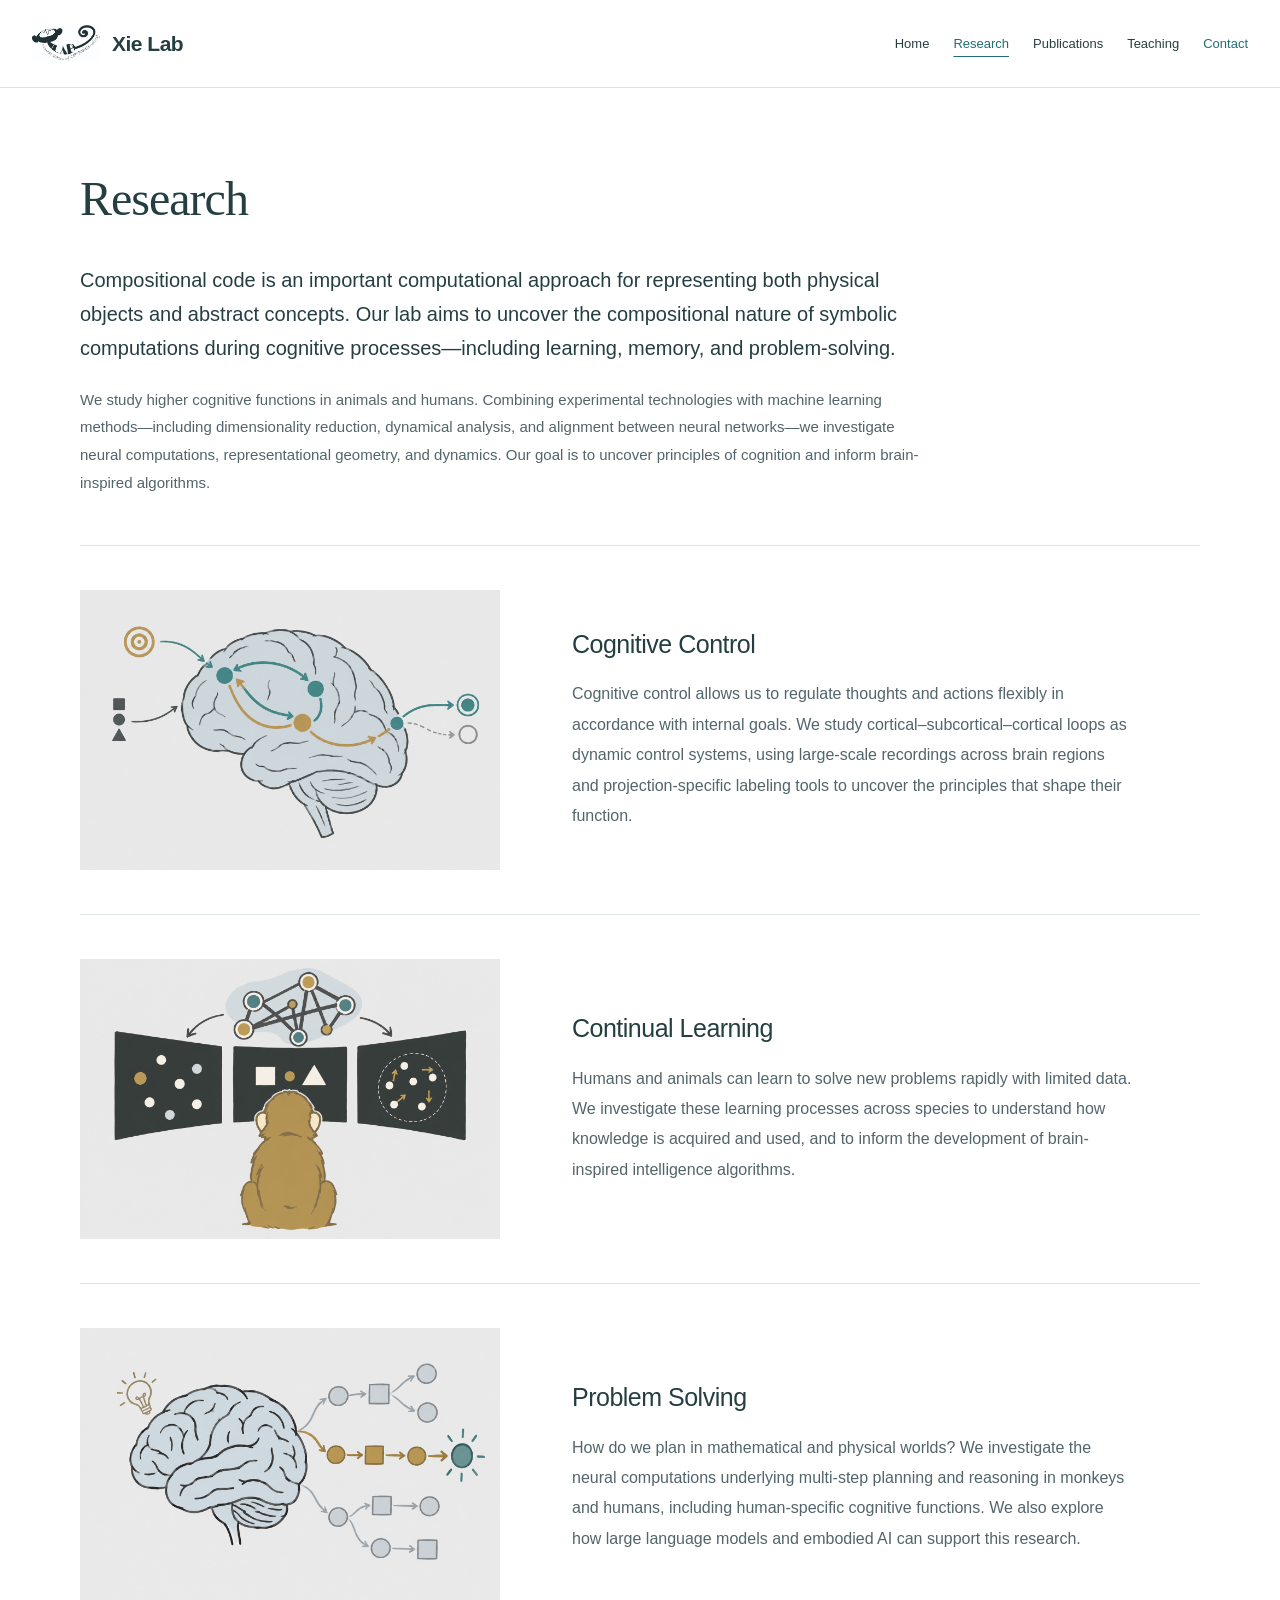
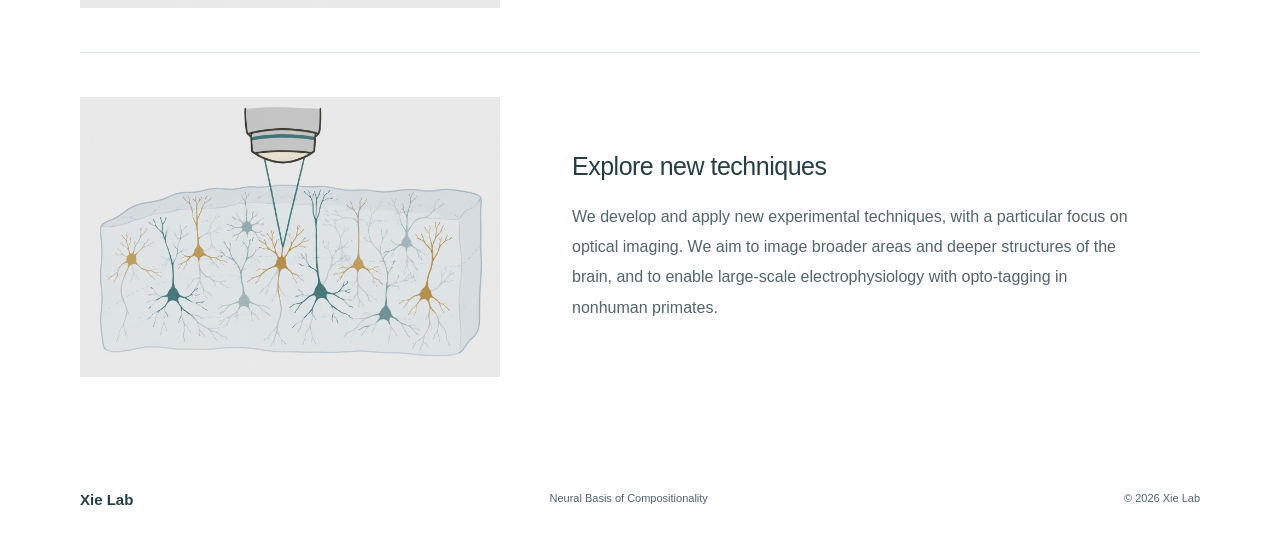
==== commit d1c0a17e: "Publish unified research illustrations and support root site migration" ====
--- a/research.html
+++ b/research.html
@@ -4,7 +4,7 @@
 <meta charset="utf-8"><meta name="viewport" content="width=device-width,initial-scale=1">
 <meta name="description" content="Cognitive control, continual learning, problem solving, and new optical imaging techniques.">
 <title>Research · Xie Lab</title>
-<link rel="icon" href="assets/lab-logo.jpg"><link rel="stylesheet" href="styles.css?v=15">
+<link rel="icon" href="assets/lab-logo.jpg"><link rel="stylesheet" href="styles.css?v=17">
 </head>
 <body>
 <a class="skip" href="#main">Skip to content</a>
@@ -12,10 +12,10 @@
 <main id="main">
 <section class="research-section" id="research"><div class="wrap section"><div class="section-heading"><h1 class="page-title">Research</h1></div><p class="research-intro">Compositional code is an important computational approach for representing both physical objects and abstract concepts. Our lab aims to uncover the compositional nature of symbolic computations during cognitive processes—including learning, memory, and problem-solving.</p><p class="research-methods">We study higher cognitive functions in animals and humans. Combining experimental technologies with machine learning methods—including dimensionality reduction, dynamical analysis, and alignment between neural networks—we investigate neural computations, representational geometry, and dynamics. Our goal is to uncover principles of cognition and inform brain-inspired algorithms.</p>
 <div class="research-grid">
-<article><div class="research-image"><img src="assets/cognitive-control-v2.png" alt="Conceptual illustration of goals and context guiding action selection through recurrent brain networks" width="1536" height="1024" loading="lazy"></div><div class="research-copy"><h2>Cognitive Control</h2><p>Cognitive control allows us to regulate thoughts and actions flexibly in accordance with internal goals. We study cortical–subcortical–cortical loops as dynamic control systems, using large-scale recordings across brain regions and projection-specific labeling tools to uncover the principles that shape their function.</p></div></article>
-<article><div class="research-image"><img src="assets/multitask.png" alt="Illustration of a monkey performing multiple cognitive tasks" width="2587" height="1568" loading="lazy"></div><div class="research-copy"><h2>Continual Learning</h2><p>Humans and animals can learn to solve new problems rapidly with limited data. We investigate these learning processes across species to understand how knowledge is acquired and used, and to inform the development of brain-inspired intelligence algorithms.</p></div></article>
-<article><div class="research-image"><img src="assets/problem-solving.jpg" alt="A luminous brain surrounded by light bulbs, illustrating ideas and problem solving" width="600" height="300" loading="lazy"></div><div class="research-copy"><h2>Problem Solving</h2><p>How do we plan in mathematical and physical worlds? We investigate the neural computations underlying multi-step planning and reasoning in monkeys and humans, including human-specific cognitive functions. We also explore how large language models and embodied AI can support this research.</p></div></article>
-<article class="techniques-feature"><figure class="research-image"><img src="assets/neurons.jpg" alt="Multicolored neuronal structures illustrating the lab’s interest in optical imaging" width="1600" height="1067" loading="lazy"></figure><div class="research-copy"><h2>Explore new techniques</h2><p>We develop and apply new experimental techniques, with a particular focus on optical imaging. We aim to image broader areas and deeper structures of the brain, and to enable large-scale electrophysiology with opto-tagging in nonhuman primates.</p></div></article></div></div></section>
+<article><div class="research-image"><img src="assets/research-control.png" alt="Conceptual illustration of goals and context guiding action selection through recurrent brain networks" width="1536" height="1024" loading="lazy"></div><div class="research-copy"><h2>Cognitive Control</h2><p>Cognitive control allows us to regulate thoughts and actions flexibly in accordance with internal goals. We study cortical–subcortical–cortical loops as dynamic control systems, using large-scale recordings across brain regions and projection-specific labeling tools to uncover the principles that shape their function.</p></div></article>
+<article><div class="research-image"><img src="assets/research-learning.png" alt="Hand-drawn illustration of a monkey learning successive tasks and reusing shared knowledge" width="1536" height="1024" loading="lazy"></div><div class="research-copy"><h2>Continual Learning</h2><p>Humans and animals can learn to solve new problems rapidly with limited data. We investigate these learning processes across species to understand how knowledge is acquired and used, and to inform the development of brain-inspired intelligence algorithms.</p></div></article>
+<article><div class="research-image"><img src="assets/research-planning.png" alt="Hand-drawn brain and branching paths illustrating multi-step planning" width="1536" height="1024" loading="lazy"></div><div class="research-copy"><h2>Problem Solving</h2><p>How do we plan in mathematical and physical worlds? We investigate the neural computations underlying multi-step planning and reasoning in monkeys and humans, including human-specific cognitive functions. We also explore how large language models and embodied AI can support this research.</p></div></article>
+<article class="techniques-feature"><figure class="research-image"><img src="assets/research-imaging.png" alt="Conceptual illustration of optical imaging through a microscope objective into neuronal tissue" width="1536" height="1024" loading="lazy"></figure><div class="research-copy"><h2>Explore new techniques</h2><p>We develop and apply new experimental techniques, with a particular focus on optical imaging. We aim to image broader areas and deeper structures of the brain, and to enable large-scale electrophysiology with opto-tagging in nonhuman primates.</p></div></article></div></div></section>
 </main>
 <footer class="wrap"><a href="index.html">Xie Lab</a><span>Neural Basis of Compositionality</span><span>© 2026 Xie Lab</span></footer>
 <script src="script.js?v=8"></script>
--- a/styles.css
+++ b/styles.css
@@ -1,14 +1,14 @@
 :root{--ink:#253e42;--muted:#52656a;--teal:#236e75;--pale:#f3f7f7;--line:#dbe4e5;--white:#fff;--serif:Palatino,'Palatino Linotype','Book Antiqua',Georgia,serif;--sans:'Avenir Next',Avenir,'Segoe UI',sans-serif}
 *{box-sizing:border-box}html{scroll-behavior:smooth;scroll-padding-top:100px}body{min-height:100vh;display:flex;flex-direction:column;margin:0;color:var(--ink);background:var(--white);font:16px/1.8 var(--sans);-webkit-font-smoothing:antialiased}a{color:inherit;text-underline-offset:5px;text-decoration-thickness:1px}a:hover{color:var(--teal)}button,input{font:inherit}button{cursor:pointer}button,a,input,summary{-webkit-tap-highlight-color:transparent}button:focus-visible,a:focus-visible,input:focus-visible{outline:3px solid #be8528;outline-offset:5px}img{display:block;max-width:100%;height:auto}figure,p,h1,h2,h3,h4{margin:0}p+p{margin-top:18px}.wrap{width:min(1120px,calc(100% - 112px));margin-inline:auto}.header{height:88px;padding:12px max(32px,calc((100vw - 1240px)/2));display:flex;align-items:center;justify-content:space-between;gap:30px;border-bottom:1px solid var(--line);background:#fffffff5;position:sticky;top:0;z-index:10;backdrop-filter:blur(12px)}.brand{display:flex;align-items:center;gap:12px;text-decoration:none;white-space:nowrap;font-size:21px;font-weight:600;letter-spacing:-.5px}.brand img{width:68px;height:44px;object-fit:contain}.header nav{display:flex;align-items:center;gap:24px;font-size:13px;font-weight:500}.header nav a{text-decoration:none;white-space:nowrap}.header nav a[aria-current]{color:var(--teal);text-decoration:underline;text-underline-offset:8px}.nav-contact{color:var(--teal)}.menu-toggle{display:none}
-.hero{display:grid;grid-template-columns:.85fr 1.35fr;align-items:center;gap:85px;padding-block:76px 78px}.hero>*{min-width:0}.home-logo{padding:0 4px}.home-logo img{width:100%;height:auto}.affiliation{font-size:13px;line-height:1.6;color:var(--teal);margin-bottom:22px}.hero h1{font:400 clamp(36px,3.6vw,48px)/1.13 var(--serif);letter-spacing:-1.4px;max-width:600px}.home-intro{margin-top:28px;font-size:15px;line-height:1.85;color:var(--muted)}.home-intro .intro-name{font:600 19px/1.4 var(--sans);letter-spacing:0;color:var(--ink);margin-bottom:12px}.home-intro p+p{margin-top:16px}.hero-actions{display:flex;align-items:center;gap:28px;margin-top:30px}.button{display:inline-flex;align-items:center;justify-content:center;text-decoration:none;background:var(--teal);color:white;padding:11px 19px;border-radius:3px;font-size:13px;font-weight:600;line-height:1.6}.button:hover{background:var(--ink);color:white}.text-link{font-size:13px;font-weight:600}.institute{display:flex;justify-content:space-between;gap:24px;padding-block:21px;border-block:1px solid var(--line);color:var(--muted);font-size:12px}.institute a{color:var(--teal)}
+.hero{display:grid;grid-template-columns:minmax(0,1.75fr) minmax(0,1fr);grid-template-areas:"illustration headline";align-items:center;gap:48px;padding-block:56px 54px}.hero-copy{grid-area:headline}.hero>*{min-width:0}.home-illustration{grid-area:illustration;margin:0}.home-illustration img{display:block;width:100%;height:auto}.affiliation{font-size:13px;line-height:1.6;color:var(--teal);margin-bottom:22px}.hero h1{font:400 clamp(36px,3.5vw,48px)/1.16 var(--serif);letter-spacing:-1.2px;max-width:430px}.home-intro{display:grid;grid-template-columns:240px minmax(0,1fr);gap:48px;border-top:1px solid var(--line);padding-block:42px 54px;font-size:16px;line-height:1.9;color:var(--muted)}.intro-body{max-width:76ch}.home-intro .intro-name{font:500 28px/1.4 var(--sans);letter-spacing:-.4px;color:var(--ink);margin:0}.home-intro p+p{margin-top:16px}.hero-actions{display:flex;align-items:center;flex-wrap:wrap;gap:18px 24px;margin-top:30px}.button{display:inline-flex;align-items:center;justify-content:center;text-decoration:none;background:var(--teal);color:white;padding:11px 19px;border-radius:3px;font-size:13px;font-weight:600;line-height:1.6}.button:hover{background:var(--ink);color:white}.text-link{font-size:13px;font-weight:600}.institute{display:flex;justify-content:space-between;gap:24px;padding-block:21px;border-block:1px solid var(--line);color:var(--muted);font-size:12px}.institute a{color:var(--teal)}
 .section{padding-block:82px}.section-heading{display:flex;justify-content:space-between;align-items:baseline;gap:35px;margin-bottom:35px}h2{font:400 38px/1.2 var(--serif);letter-spacing:-.8px}.section-heading>p{font-size:14px;color:var(--muted);max-width:440px}.research-section{background:white}.research-intro{font-size:20px;line-height:1.7;max-width:860px;margin-bottom:21px}.research-methods{font-size:15px;line-height:1.85;color:var(--muted);max-width:860px;margin-bottom:48px}.research-grid{display:flex;flex-direction:column;gap:0}.research-grid>article{display:grid;grid-template-columns:420px 1fr;gap:72px;align-items:center;padding-block:44px;border-top:1px solid var(--line);min-width:0}.research-image{display:flex;align-items:center;justify-content:center;min-width:0;width:100%;aspect-ratio:3/2;background:var(--pale)}.research-image img{display:block;width:100%;height:100%;object-fit:contain}.research-grid h2{font-size:25px;line-height:1.35;font-weight:500;letter-spacing:-.5px;margin-bottom:18px}.research-grid p{font-size:16px;line-height:1.9;color:var(--muted);max-width:560px}.research-grid>article:last-child{padding-bottom:0}
 .publication-controls{display:flex;justify-content:space-between;gap:22px;align-items:center;flex-wrap:wrap;margin-top:10px}.filters{display:flex;flex-wrap:wrap;gap:8px 20px}.filters button{padding:6px 0;border:0;border-bottom:2px solid transparent;background:none;color:var(--muted);font-size:13px;line-height:1.5}.filters button[aria-pressed=true]{color:var(--teal);border-bottom-color:var(--teal);font-weight:600}.search-label input{width:235px;min-width:0;border:1px solid var(--line);border-radius:3px;padding:9px 12px;font-size:12px;line-height:1.5;background:white;color:var(--ink)}.results-count{font-size:12px;color:var(--muted);margin-block:23px 5px}.publication{display:grid;grid-template-columns:68px minmax(0,1fr) 65px;gap:24px;border-bottom:1px solid var(--line);padding:26px 0}.pub-year{font:400 21px/1.5 var(--serif);color:var(--teal);padding-top:1px}.pub-type{display:block;font-size:11px;color:var(--muted);line-height:1.5;margin-bottom:8px}.pub-type.preprint{color:#855b31}.publication h2{font-size:17px;line-height:1.6;font-weight:500;max-width:850px}.publication h2 a{text-decoration:none}.publication h2 a:hover{text-decoration:underline}.publication p{font-size:12px;line-height:1.8;color:var(--muted);margin-top:9px}.publication p.journal{font-size:12px;color:var(--teal);margin-top:4px}.publication strong{font-weight:600;color:var(--ink)}.paper-link{align-self:center;justify-self:end;font-size:12px;white-space:nowrap}.verification-note{font-size:13px;margin-top:25px;color:var(--teal)}.empty-state{margin-block:25px;padding:25px;background:var(--pale);font-size:14px}
 .teaching-section{background:var(--pale)}.teaching-section .wrap{max-width:960px}.teaching-grid{display:flex;flex-direction:column;gap:36px;align-items:stretch}.teaching-copy{max-width:74ch}.course-code{color:var(--teal);font-size:12px;line-height:1.6;margin-bottom:13px}.teaching-grid h2{font-size:27px;line-height:1.4;font-weight:500;letter-spacing:-.5px;margin-bottom:18px}.teaching-grid p:not(.course-code){font-size:15px;color:var(--muted);line-height:1.85}.teaching-grid figure{margin:0}.teaching-grid img{width:100%;height:auto}.course-topics{font-size:14px;line-height:1.85;color:var(--muted);padding-left:20px;margin-block:20px 25px}.course-topics li+li{margin-top:5px}.reading-section{display:flex;align-items:center;justify-content:space-between;gap:40px;padding-block:56px}.reading-section h2{font-size:30px}.reading-section p{font-size:14px;color:var(--muted);margin-top:12px}.reading-section .button{white-space:nowrap;background:white;color:var(--teal);border:1px solid var(--teal)}.reading-section .button:hover{background:var(--pale)}
 .contact-section{background:var(--pale)}.contact-intro{font-size:18px;line-height:1.8;max-width:730px;color:var(--muted)}.openings{display:grid;grid-template-columns:repeat(3,minmax(0,1fr));gap:42px;margin-top:40px}.openings article{border-top:2px solid #97b6ba;padding-top:22px;display:flex;flex-direction:column}.openings h2{font-size:20px;line-height:1.4;font-weight:500;letter-spacing:-.3px;margin-bottom:15px}.openings p{font-size:14px;line-height:1.9;color:var(--muted);flex:1}.openings a{display:block;font-size:12px;font-weight:500;color:var(--teal);margin-top:22px}.contact-details{display:grid;grid-template-columns:1fr 1fr;gap:65px;border-top:1px solid var(--line);margin-top:50px;padding-top:35px}.contact-details p{font-size:12px;color:var(--muted);margin-bottom:8px}.email{font-size:25px;text-decoration:none;line-height:1.4;letter-spacing:-.5px}.contact-details p.application-note{font-size:12px;margin-top:12px}.contact-details address{font-style:normal;font-size:13px;line-height:1.9;color:var(--muted)}footer{display:flex;justify-content:space-between;align-items:center;gap:20px;font-size:11px;color:var(--muted);padding-block:27px}footer a{font-size:15px;font-weight:600;text-decoration:none;color:var(--ink)}
 .syllabus{max-width:960px;padding-block:42px 80px}.course-heading{padding-block:36px}.course-heading h1{font:400 clamp(34px,4vw,48px)/1.2 var(--serif);letter-spacing:-1px;margin-bottom:22px}.course-heading p{color:var(--muted);font-size:15px}.course-heading .course-notice{display:inline-block;border-left:3px solid var(--teal);padding:12px 18px;background:var(--pale);font-size:13px}.course-banner{width:100%;height:auto;max-height:420px;object-fit:contain;margin-block:0 35px}.course-jump{display:flex;flex-wrap:wrap;gap:12px 25px;font-size:12px;padding:23px 0;border-block:1px solid var(--line)}.syllabus-section{padding-top:42px}.syllabus-section h2{font-size:29px;margin-bottom:22px}.syllabus-section p,.syllabus-section li{font-size:15px;line-height:1.85;color:var(--muted)}.syllabus-section li+li{margin-top:10px}.syllabus-section ul{padding-left:22px}.schedule-scroll{overflow-x:auto}table{width:100%;border-collapse:collapse;font-size:14px;text-align:left}caption{text-align:left;font-size:13px;color:var(--muted);margin-bottom:15px}th,td{padding:13px 16px;border-bottom:1px solid var(--line);vertical-align:top}thead{background:var(--pale)}tbody th{white-space:nowrap;font-weight:500;color:var(--teal)}
 [hidden]{display:none!important}.sr-only{position:absolute;width:1px;height:1px;padding:0;overflow:hidden;clip:rect(0,0,0,0);white-space:nowrap}.skip{position:fixed;top:-100px;left:20px;background:white;padding:10px;z-index:20}.skip:focus{top:8px}
-@media(max-width:1100px){.header{padding-inline:24px;gap:20px}.header nav{gap:17px;font-size:12px}.brand span{display:none}.wrap{width:calc(100% - 80px)}.hero{gap:50px;grid-template-columns:.8fr 1.3fr}.research-grid>article{grid-template-columns:36% 1fr;gap:55px}.teaching-grid{gap:32px}.openings{gap:28px}}
-@media(max-width:800px){html{scroll-padding-top:88px}.header{height:74px;padding:10px 22px}.brand span{display:block}.brand img{width:61px;height:40px}.menu-toggle{display:block;background:white;color:var(--ink);border:1px solid var(--line);border-radius:3px;font-size:13px;padding:6px 13px}.header nav{display:none;position:absolute;top:100%;left:0;right:0;background:white;border-bottom:1px solid var(--line);padding:20px 25px;font-size:15px}.header nav.is-open{display:flex;flex-direction:column;align-items:flex-start;gap:15px}.wrap{width:calc(100% - 44px)}.hero{grid-template-columns:1fr;gap:30px;padding-block:38px 43px}.home-logo{width:260px;max-width:80%;margin:auto}.hero h1{font-size:38px;letter-spacing:-1px;max-width:540px}.affiliation{font-size:12px;margin-bottom:16px}.home-intro{font-size:15px;line-height:1.85;margin-top:24px}.hero-actions{gap:24px;margin-top:26px}.institute{flex-direction:column;gap:5px;font-size:11px;padding-block:16px}.section{padding-block:52px}.section-heading{display:block;margin-bottom:27px}h2{font-size:33px}.section-heading>p{font-size:13px;margin-top:12px}.research-intro{font-size:18px;line-height:1.7;margin-bottom:20px}.research-methods{font-size:14px;margin-bottom:32px}.research-grid>article{grid-template-columns:1fr;gap:25px;padding-block:33px}.research-image{max-width:460px;width:100%;margin:auto}.research-grid h2{font-size:24px;margin-bottom:14px}.research-grid p{font-size:15px;line-height:1.85;max-width:none}.publication-controls{gap:18px;display:block}.filters{gap:10px 18px}.filters button{font-size:12px}.search-label{display:block;margin-top:18px}.search-label input{width:100%;font-size:13px}.publication{grid-template-columns:45px minmax(0,1fr);gap:7px 15px;padding-block:22px}.pub-year{font-size:18px}.pub-type{font-size:10px;margin-bottom:6px}.publication h2{font-size:16px;line-height:1.6}.publication p{font-size:12px}.paper-link{grid-column:2;justify-self:start;font-size:11px;margin-top:5px}.results-count{margin-top:19px}.teaching-grid{gap:28px}.teaching-grid h2{font-size:25px}.teaching-grid p:not(.course-code){font-size:15px}.reading-section{display:block;padding-block:40px}.reading-section h2{font-size:29px}.reading-section .button{margin-top:22px}.contact-intro{font-size:17px}.openings{grid-template-columns:1fr;gap:30px;margin-top:30px}.openings article{padding-top:20px}.openings h2{font-size:21px;margin-bottom:12px}.openings p{font-size:15px}.openings a{font-size:13px;margin-top:17px}.contact-details{grid-template-columns:1fr;gap:25px;margin-top:38px;padding-top:30px}.email{font-size:23px}.contact-details address{font-size:13px}footer{flex-wrap:wrap;gap:12px;padding-block:22px}footer span:nth-child(2){display:none}.syllabus{padding-top:28px}.course-heading{padding-block:27px}.course-heading h1{font-size:35px}.course-heading p{font-size:14px}.course-jump{gap:10px 20px}.syllabus-section h2{font-size:27px}th,td{padding:12px 9px;font-size:13px}}
+@media(max-width:1100px){.header{padding-inline:24px;gap:20px}.header nav{gap:17px;font-size:12px}.brand span{display:none}.wrap{width:calc(100% - 80px)}.hero{gap:32px;grid-template-columns:minmax(0,1.6fr) minmax(0,1fr)}.home-intro{grid-template-columns:180px minmax(0,1fr);gap:32px}.research-grid>article{grid-template-columns:36% 1fr;gap:55px}.teaching-grid{gap:32px}.openings{gap:28px}}
+@media(max-width:800px){html{scroll-padding-top:88px}.header{height:74px;padding:10px 22px}.brand span{display:block}.brand img{width:61px;height:40px}.menu-toggle{display:block;background:white;color:var(--ink);border:1px solid var(--line);border-radius:3px;font-size:13px;padding:6px 13px}.header nav{display:none;position:absolute;top:100%;left:0;right:0;background:white;border-bottom:1px solid var(--line);padding:20px 25px;font-size:15px}.header nav.is-open{display:flex;flex-direction:column;align-items:flex-start;gap:15px}.wrap{width:calc(100% - 44px)}.hero{grid-template-columns:1fr;grid-template-areas:"headline" "illustration";gap:32px;padding-block:34px 36px}.home-illustration{width:100%;max-width:none;margin:0}.hero h1{font-size:38px;letter-spacing:-1px;max-width:540px}.affiliation{font-size:12px;margin-bottom:16px}.home-intro{grid-template-columns:1fr;gap:20px;font-size:15px;line-height:1.85;padding-block:30px 38px}.home-intro .intro-name{font-size:25px}.hero-actions{gap:24px;margin-top:26px}.institute{flex-direction:column;gap:5px;font-size:11px;padding-block:16px}.section{padding-block:52px}.section-heading{display:block;margin-bottom:27px}h2{font-size:33px}.section-heading>p{font-size:13px;margin-top:12px}.research-intro{font-size:18px;line-height:1.7;margin-bottom:20px}.research-methods{font-size:14px;margin-bottom:32px}.research-grid>article{grid-template-columns:1fr;gap:25px;padding-block:33px}.research-image{max-width:460px;width:100%;margin:auto}.research-grid h2{font-size:24px;margin-bottom:14px}.research-grid p{font-size:15px;line-height:1.85;max-width:none}.publication-controls{gap:18px;display:block}.filters{gap:10px 18px}.filters button{font-size:12px}.search-label{display:block;margin-top:18px}.search-label input{width:100%;font-size:13px}.publication{grid-template-columns:45px minmax(0,1fr);gap:7px 15px;padding-block:22px}.pub-year{font-size:18px}.pub-type{font-size:10px;margin-bottom:6px}.publication h2{font-size:16px;line-height:1.6}.publication p{font-size:12px}.paper-link{grid-column:2;justify-self:start;font-size:11px;margin-top:5px}.results-count{margin-top:19px}.teaching-grid{gap:28px}.teaching-grid h2{font-size:25px}.teaching-grid p:not(.course-code){font-size:15px}.reading-section{display:block;padding-block:40px}.reading-section h2{font-size:29px}.reading-section .button{margin-top:22px}.contact-intro{font-size:17px}.openings{grid-template-columns:1fr;gap:30px;margin-top:30px}.openings article{padding-top:20px}.openings h2{font-size:21px;margin-bottom:12px}.openings p{font-size:15px}.openings a{font-size:13px;margin-top:17px}.contact-details{grid-template-columns:1fr;gap:25px;margin-top:38px;padding-top:30px}.email{font-size:23px}.contact-details address{font-size:13px}footer{flex-wrap:wrap;gap:12px;padding-block:22px}footer span:nth-child(2){display:none}.syllabus{padding-top:28px}.course-heading{padding-block:27px}.course-heading h1{font-size:35px}.course-heading p{font-size:14px}.course-jump{gap:10px 20px}.syllabus-section h2{font-size:27px}th,td{padding:12px 9px;font-size:13px}}
 @media(prefers-reduced-motion:reduce){html{scroll-behavior:auto}}
 /* Local reading library */
 .reading-section{display:block}.reading-section .section-heading{margin-bottom:20px}.reading-preview-intro{max-width:720px}.reading-preview-grid{display:grid;grid-template-columns:repeat(4,minmax(0,1fr));gap:28px;margin-top:32px}.reading-preview-grid article{border-top:1px solid var(--line);padding-top:18px}.reading-preview-label{font-size:12px!important;margin:0 0 12px!important;line-height:1.6}.reading-preview-grid h3{font-size:17px;font-weight:500;line-height:1.6;margin-top:9px}.reading-preview-grid h3 a{text-decoration:none}.reading-preview-grid h3 a:hover{text-decoration:underline}.reading-preview-topics{display:flex;flex-wrap:wrap;gap:12px 24px;font-size:13px;margin-top:30px}.required-label{display:inline-block;background:#e9f3f1;color:#256559;font-size:10px;font-weight:600;line-height:1.6;padding:2px 8px;border-radius:3px}.readings-page{padding-block:46px 80px}.readings-heading{max-width:750px;margin-bottom:44px}.readings-heading h1{font:400 48px/1.2 var(--serif);letter-spacing:-1px;margin:27px 0 22px}.readings-heading>p{font-size:17px;line-height:1.85;color:var(--muted)}.readings-layout{display:grid;grid-template-columns:230px minmax(0,1fr);gap:65px;align-items:start}.readings-sidebar{position:sticky;top:115px}.reading-filters{display:flex;flex-direction:column;gap:4px}.reading-filters button{display:flex;justify-content:space-between;gap:10px;text-align:left;line-height:1.6;padding:9px 12px;border:0;border-left:2px solid transparent;background:none;color:var(--muted);font-size:13px}.reading-filters button span{font-size:11px;color:var(--muted)}.reading-filters button[aria-pressed=true]{border-left-color:var(--teal);background:var(--pale);color:var(--teal);font-weight:600}.reading-help{font-size:12px;line-height:1.8;color:var(--muted);margin:24px 12px}.reading-search label{display:block;font-size:13px;font-weight:500;margin-bottom:9px}.reading-search input{width:100%;border:1px solid var(--line);border-radius:3px;padding:12px 15px;font-size:14px;color:var(--ink);background:white}.reading-search>p{font-size:12px;color:var(--muted);margin:17px 0}.reading-entry{border-top:1px solid var(--line);padding:24px 0}.reading-entry-top{display:flex;align-items:center;gap:12px;font-size:11px;color:var(--muted);margin-bottom:9px}.reading-entry h2{font:500 18px/1.6 var(--sans);letter-spacing:0;max-width:730px}.reading-entry h2 a{text-decoration:none}.reading-entry h2 a:hover{text-decoration:underline}.reading-entry p.reading-meta{font-size:12px;color:var(--muted);margin-top:10px;line-height:1.8}.reading-entry p.reading-note{font-size:13px;line-height:1.8;color:var(--ink);margin-top:10px}.reading-entry p.reading-tags{font-size:11px;color:var(--teal);margin-top:10px}.reading-topic-note{padding:20px;background:var(--pale);margin-bottom:24px}.reading-topic-note h2{font:500 16px/1.5 var(--sans);letter-spacing:0}.reading-topic-note p{font-size:13px;color:var(--muted);margin-top:10px}.reading-source-note{font-size:12px;color:var(--muted);border-top:1px solid var(--line);padding-top:22px;margin-top:20px}
